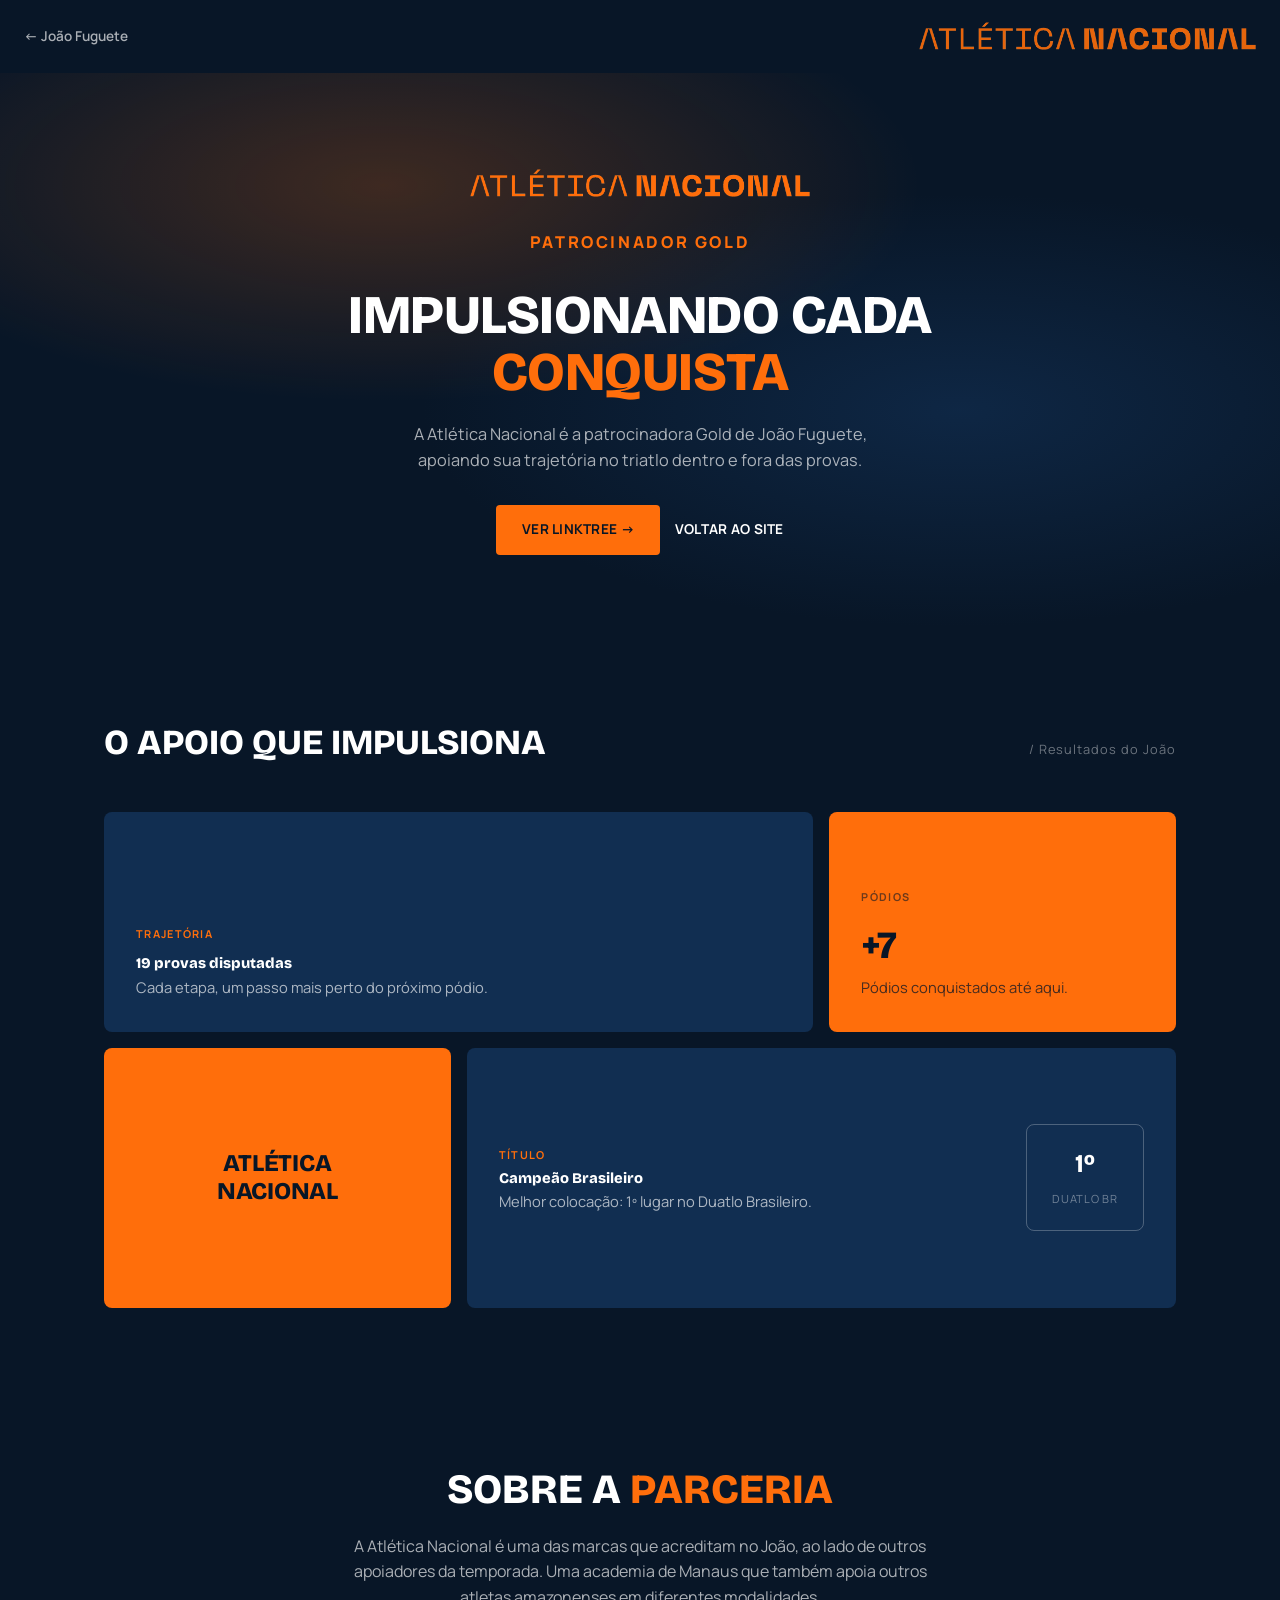
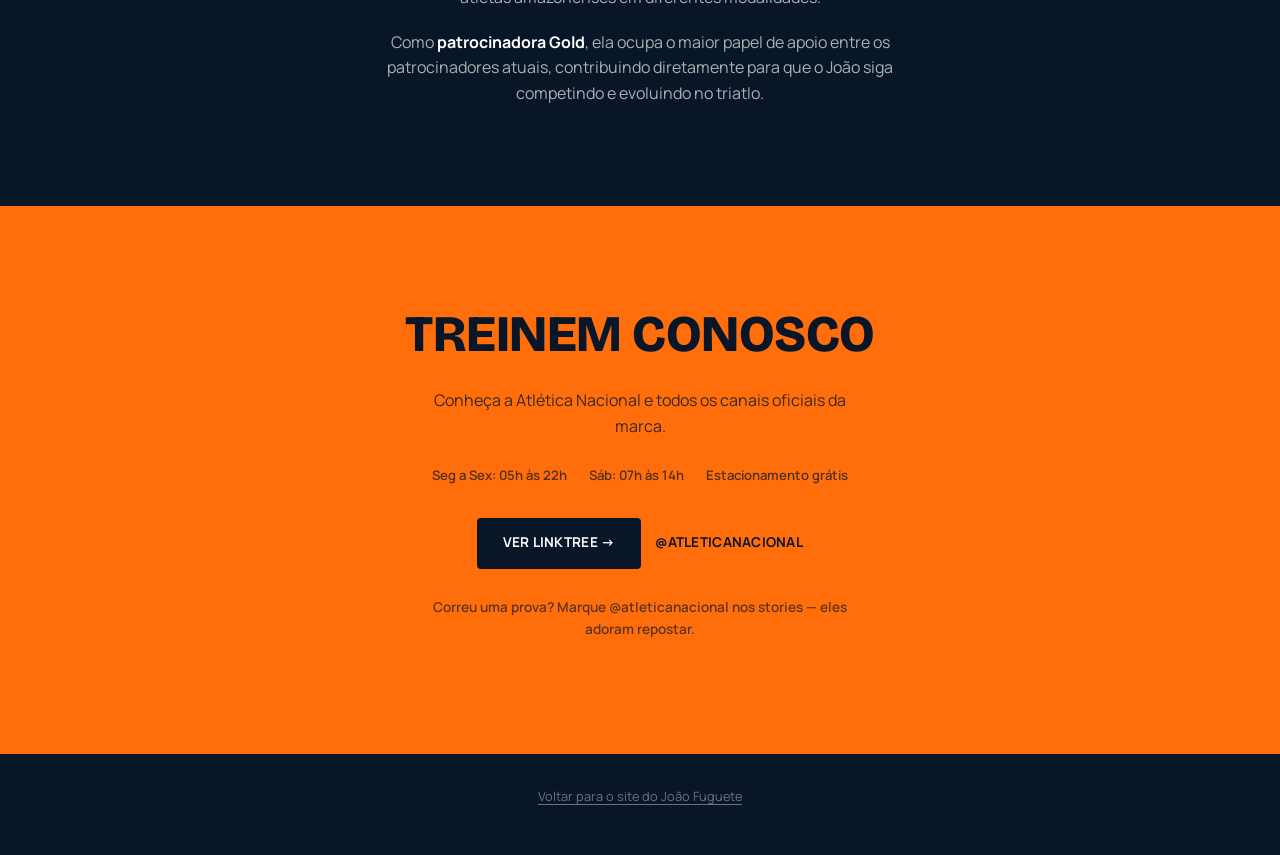
==== atletica-nacional.html @ 2a47504d "Bring 3 insights from Atlética Nacional's Instagram into the page - Link to their Instagram alongsid" ====
<!DOCTYPE html>
<html lang="pt-BR">
<head>
<meta charset="UTF-8">
<meta name="viewport" content="width=device-width, initial-scale=1.0">
<title>Atlética Nacional · Patrocinador Gold — João Fuguete</title>
<meta name="description" content="Atlética Nacional, patrocinadora Gold de João Fuguete, atleta de triatlo.">

<link rel="icon" type="image/png" href="fotos/joao-logo-jf.png">

<link rel="preconnect" href="https://fonts.googleapis.com">
<link rel="preconnect" href="https://fonts.gstatic.com" crossorigin>
<link href="https://fonts.googleapis.com/css2?family=Bricolage+Grotesque:opsz,wght@12..96,400..800&family=Manrope:wght@400;500;600;700;800&display=swap" rel="stylesheet">

<style>
  :root {
    --navy: #112e51;
    --navy-deep: #081627;
    --orange: #ff6e0b;
    --text: #ffffff;
    --text-muted: rgba(255,255,255,0.66);
    --text-dim: rgba(255,255,255,0.4);
    --border: rgba(255,255,255,0.12);
    --font-display: 'Bricolage Grotesque', 'Manrope', sans-serif;
    --font-body: 'Manrope', sans-serif;
  }
  * { box-sizing: border-box; }
  body {
    margin: 0;
    background: var(--navy-deep);
    color: var(--text-muted);
    font-family: var(--font-body);
    line-height: 1.6;
  }
  a { color: inherit; }
  img { max-width: 100%; display: block; }
  .wrap { max-width: 1120px; margin: 0 auto; padding: 0 1.5rem; }

  /* Nav */
  .an-nav {
    padding: 1.4rem 1.5rem;
    display: flex; align-items: center; justify-content: space-between;
  }
  .an-back {
    display: inline-flex; align-items: center; gap: 0.5rem;
    font-size: 0.85rem; font-weight: 600; text-decoration: none;
    color: var(--text-muted);
    transition: color 0.15s ease;
  }
  .an-back:hover { color: var(--text); }
  .an-nav img { height: 28px; width: auto; opacity: 0.9; }

  /* Hero */
  .an-hero {
    position: relative;
    padding: 6rem 1.5rem 5rem;
    text-align: center;
    overflow: hidden;
  }
  .an-hero::before {
    content: '';
    position: absolute; inset: 0; z-index: 0;
    background:
      radial-gradient(ellipse 60% 55% at 30% 20%, rgba(255,110,11,0.22) 0%, transparent 70%),
      radial-gradient(ellipse 60% 55% at 75% 60%, rgba(17,46,81,0.7) 0%, transparent 70%);
  }
  .an-hero-content { position: relative; max-width: 620px; margin: 0 auto; }
  .an-hero-logo { width: 100%; max-width: 340px; margin: 0 auto 2rem; }
  .an-hero-eyebrow {
    font-size: 0.78rem; letter-spacing: 0.16em; text-transform: uppercase;
    font-weight: 800; color: var(--orange);
    margin: 0 0 1rem;
  }
  .an-hero h1 {
    font-family: var(--font-display); font-weight: 800;
    font-size: clamp(2.2rem, 5.4vw, 3.4rem); line-height: 1.05;
    letter-spacing: -0.01em;
    margin: 0 0 1.2rem; color: var(--text);
    text-transform: uppercase;
  }
  .an-hero h1 span { color: var(--orange); }
  .an-hero p { max-width: 460px; margin: 0 auto 2rem; font-size: 1.02rem; }
  .an-hero-actions { display: flex; gap: 0.9rem; flex-wrap: wrap; justify-content: center; }
  .an-btn {
    display: inline-flex; align-items: center; gap: 0.5rem;
    font-size: 0.85rem; font-weight: 700; letter-spacing: 0.02em; text-transform: uppercase;
    padding: 0.9rem 1.6rem; border-radius: 4px;
    text-decoration: none;
    transition: transform 0.15s ease, background 0.15s ease, border-color 0.15s ease;
  }
  .an-btn--fill { background: var(--orange); color: var(--navy-deep); }
  .an-btn--fill:hover { transform: translateY(-2px); }
  .an-btn--outline {
    padding-left: 0; padding-right: 0;
    color: var(--text);
    background-image: linear-gradient(currentColor, currentColor);
    background-position: 0 100%; background-repeat: no-repeat; background-size: 0% 2px;
    border-radius: 0;
    transition: background-size 0.3s ease;
  }
  .an-btn--outline:hover { background-size: 100% 2px; transform: none; }

  /* Section head */
  .an-section { padding: 5rem 1.5rem; }
  .an-section-head {
    display: flex; align-items: baseline; justify-content: space-between;
    gap: 1.5rem; margin-bottom: 2.5rem; flex-wrap: wrap;
  }
  .an-section-head h2 {
    font-family: var(--font-display); font-weight: 800; font-size: clamp(1.6rem, 3.4vw, 2.2rem);
    color: var(--text); margin: 0; text-transform: uppercase;
  }
  .an-section-tag {
    font-size: 0.8rem; letter-spacing: 0.08em; color: var(--text-dim); white-space: nowrap;
  }
  .an-section-lead { max-width: 480px; font-size: 0.98rem; margin: -1.4rem 0 2.5rem; }

  /* Bento grid */
  .an-bento {
    display: grid; grid-template-columns: repeat(3, 1fr); gap: 1rem;
  }
  .an-card {
    border-radius: 8px; padding: 2rem;
    display: flex; flex-direction: column; justify-content: flex-end;
    min-height: 220px;
  }
  .an-card--wide { grid-column: span 2; background: var(--navy); }
  .an-card--square { grid-column: span 1; background: var(--orange); color: var(--navy-deep); }
  .an-card--brand { align-items: center; justify-content: center; text-align: center; min-height: 260px; }
  .an-panel-wordmark {
    font-family: var(--font-display); font-weight: 800; font-size: 1.5rem;
    letter-spacing: -0.01em; text-transform: uppercase; line-height: 1.15;
    color: var(--navy-deep);
  }
  .an-card--text { grid-column: span 2; background: var(--navy); flex-direction: row; align-items: center; justify-content: space-between; gap: 1.5rem; }
  .an-card-label {
    font-size: 0.68rem; letter-spacing: 0.12em; text-transform: uppercase; font-weight: 700;
    margin-bottom: 0.6rem;
  }
  .an-card--wide .an-card-label, .an-card--text .an-card-label { color: var(--orange); }
  .an-card--square .an-card-label { color: rgba(8,22,39,0.6); }
  .an-card-title {
    font-family: var(--font-display); font-weight: 800; font-size: 1.4rem; color: var(--text); margin: 0 0 0.4rem;
  }
  .an-card--square .an-card-title { color: var(--navy-deep); font-size: 2.4rem; }
  .an-card p { margin: 0; font-size: 0.92rem; }
  .an-card--square p { color: rgba(8,22,39,0.75); }
  .an-card-statbox {
    flex: none; border: 1px solid rgba(255,255,255,0.25); border-radius: 8px;
    padding: 1.2rem 1.6rem; text-align: center;
  }
  .an-card-statbox strong { display: block; font-family: var(--font-display); font-size: 1.6rem; color: var(--text); }
  .an-card-statbox span { font-size: 0.7rem; letter-spacing: 0.06em; text-transform: uppercase; color: var(--text-dim); }

  /* Partnership section */
  .an-story { max-width: 640px; margin: 0 auto; text-align: center; }
  .an-story h2 {
    font-family: var(--font-display); font-weight: 800; font-size: clamp(1.8rem, 4vw, 2.6rem);
    color: var(--text); text-transform: uppercase; line-height: 1.05; margin: 0 0 1.4rem;
  }
  .an-story h2 span { color: var(--orange); }
  .an-story p { margin: 0 0 1.2rem; }
  .an-story strong { color: var(--text); }

  /* Closing CTA banner */
  .an-cta {
    text-align: center; padding: 5.5rem 1.5rem;
    background: var(--orange); color: rgba(8,22,39,0.8);
  }
  .an-cta h2 {
    font-family: var(--font-display); font-weight: 800; font-size: clamp(2rem, 5vw, 3.2rem);
    color: var(--navy-deep); margin: 0 0 0.8rem; text-transform: uppercase; letter-spacing: -0.01em;
  }
  .an-cta p { max-width: 440px; margin: 0 auto 1.6rem; }
  .an-cta-info {
    display: flex; justify-content: center; flex-wrap: wrap;
    gap: 0.5rem 1.4rem; margin: 0 auto 2rem;
    font-size: 0.82rem; font-weight: 600; color: rgba(8,22,39,0.7);
  }
  .an-cta .an-btn--fill { background: var(--navy-deep); color: var(--text); }
  .an-cta-tag { font-size: 0.85rem; font-weight: 600; color: rgba(8,22,39,0.65); }

  .an-footer { padding: 2rem 1.5rem 3rem; text-align: center; font-size: 0.8rem; color: var(--text-dim); }
  .an-footer a { text-decoration: underline; text-underline-offset: 3px; }

  @media (max-width: 860px) {
    .an-bento { grid-template-columns: 1fr; }
    .an-card--wide, .an-card--square, .an-card--text { grid-column: span 1; }
    .an-card--text { flex-direction: column; align-items: flex-start; }
  }
</style>
</head>
<body>

  <nav class="an-nav">
    <a href="index.html#apoiadores" class="an-back">&#8592; João Fuguete</a>
    <img src="fotos/apoiador-atletica-nacional.webp" alt="Atlética Nacional">
  </nav>

  <header class="an-hero">
    <div class="an-hero-content">
      <img class="an-hero-logo" src="fotos/apoiador-atletica-nacional.webp" alt="Atlética Nacional">
      <p class="an-hero-eyebrow">Patrocinador Gold</p>
      <h1>Impulsionando cada <span>conquista</span></h1>
      <p>A Atlética Nacional é a patrocinadora Gold de João Fuguete, apoiando sua trajetória no triatlo dentro e fora das provas.</p>
      <div class="an-hero-actions">
        <a class="an-btn an-btn--fill" href="https://linktr.ee/atleticanacional" target="_blank" rel="noopener">Ver Linktree &#8594;</a>
        <a class="an-btn an-btn--outline" href="index.html#apoiadores">Voltar ao site</a>
      </div>
    </div>
  </header>

  <section class="an-section">
    <div class="wrap">
      <div class="an-section-head">
        <h2>O apoio que impulsiona</h2>
        <span class="an-section-tag">/ Resultados do João</span>
      </div>
      <div class="an-bento">
        <div class="an-card an-card--wide">
          <span class="an-card-label">Trajetória</span>
          <p class="an-card-title">19 provas disputadas</p>
          <p>Cada etapa, um passo mais perto do próximo pódio.</p>
        </div>
        <div class="an-card an-card--square">
          <span class="an-card-label">Pódios</span>
          <p class="an-card-title">+7</p>
          <p>Pódios conquistados até aqui.</p>
        </div>
        <div class="an-card an-card--square an-card--brand">
          <span class="an-panel-wordmark">Atlética<br>Nacional</span>
        </div>
        <div class="an-card an-card--text">
          <div>
            <span class="an-card-label">Título</span>
            <p class="an-card-title">Campeão Brasileiro</p>
            <p>Melhor colocação: 1º lugar no Duatlo Brasileiro.</p>
          </div>
          <div class="an-card-statbox">
            <strong>1º</strong>
            <span>Duatlo BR</span>
          </div>
        </div>
      </div>
    </div>
  </section>

  <section class="an-section">
    <div class="wrap an-story">
      <h2>Sobre a <span>parceria</span></h2>
      <p>A Atlética Nacional é uma das marcas que acreditam no João, ao lado de outros apoiadores da temporada. Uma academia de Manaus que também apoia outros atletas amazonenses em diferentes modalidades.</p>
      <p>Como <strong>patrocinadora Gold</strong>, ela ocupa o maior papel de apoio entre os patrocinadores atuais, contribuindo diretamente para que o João siga competindo e evoluindo no triatlo.</p>
    </div>
  </section>

  <section class="an-cta">
    <h2>Treinem conosco</h2>
    <p>Conheça a Atlética Nacional e todos os canais oficiais da marca.</p>
    <div class="an-cta-info">
      <span>Seg a Sex: 05h às 22h</span>
      <span>Sáb: 07h às 14h</span>
      <span>Estacionamento grátis</span>
    </div>
    <div class="an-hero-actions" style="justify-content:center; margin-bottom: 1.8rem;">
      <a class="an-btn an-btn--fill" href="https://linktr.ee/atleticanacional" target="_blank" rel="noopener">Ver Linktree &#8594;</a>
      <a class="an-btn an-btn--outline" style="color: var(--navy-deep);" href="https://www.instagram.com/atleticanacional/" target="_blank" rel="noopener">@atleticanacional</a>
    </div>
    <p class="an-cta-tag">Correu uma prova? Marque @atleticanacional nos stories — eles adoram repostar.</p>
  </section>

  <footer class="an-footer">
    <a href="index.html#apoiadores">Voltar para o site do João Fuguete</a>
  </footer>

</body>
</html>
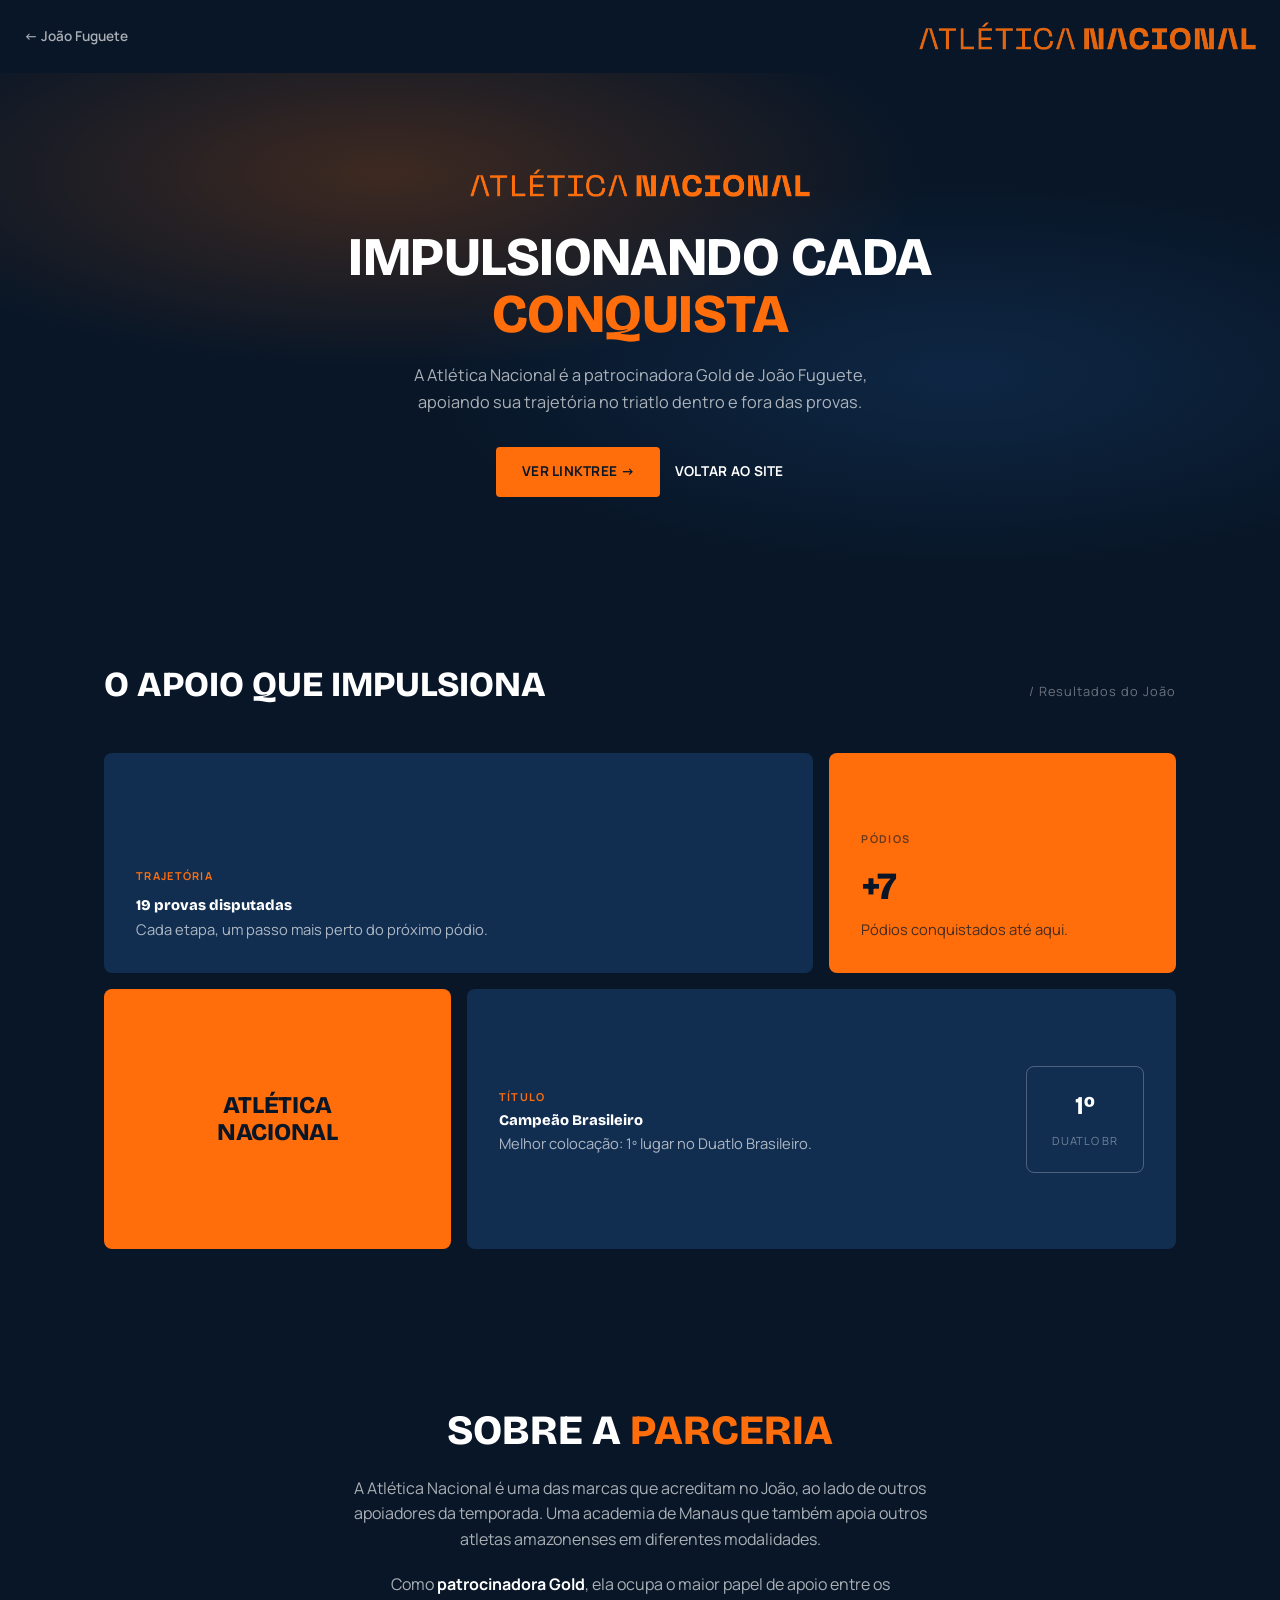
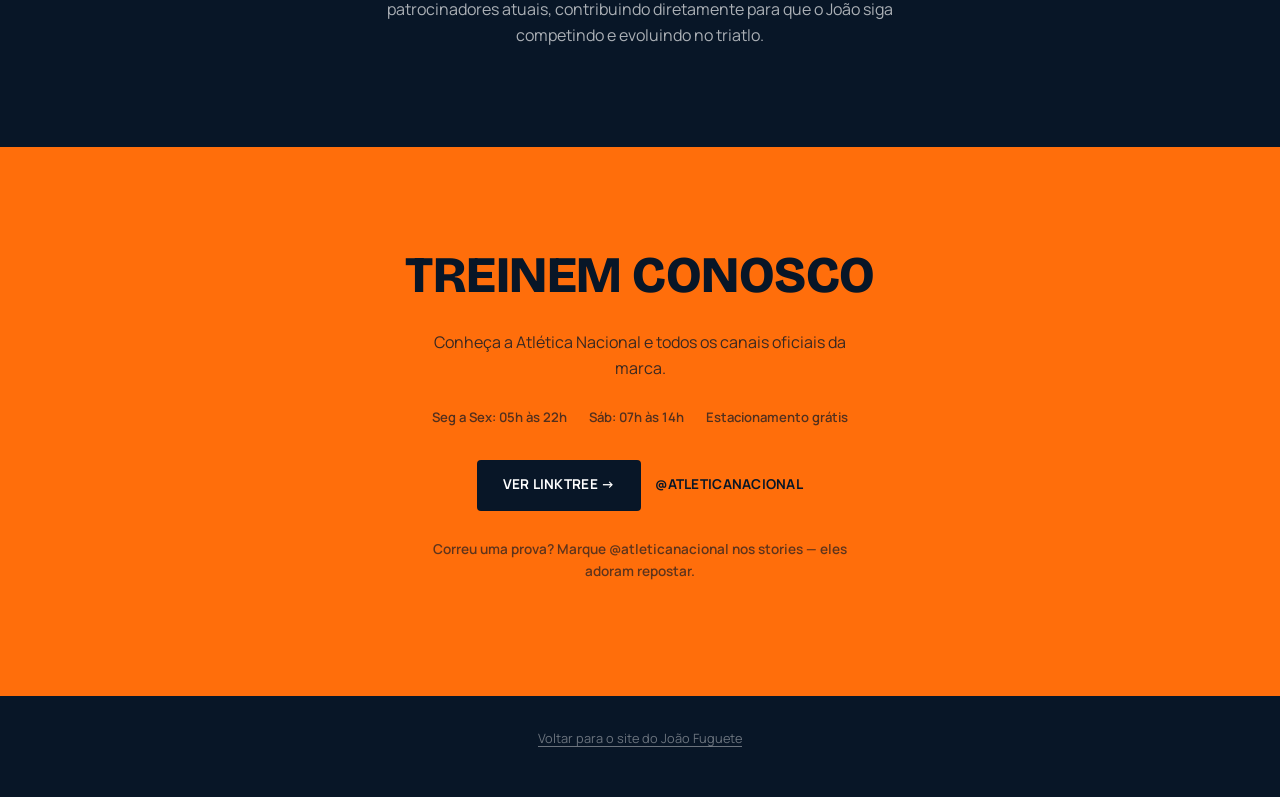
==== commit c6ee3b60: "Remove redundant "Patrocinador Gold" eyebrow from hero Already stated in the paragraph right below i" ====
--- a/atletica-nacional.html
+++ b/atletica-nacional.html
@@ -200,7 +200,6 @@
   <header class="an-hero">
     <div class="an-hero-content">
       <img class="an-hero-logo" src="fotos/apoiador-atletica-nacional.webp" alt="Atlética Nacional">
-      <p class="an-hero-eyebrow">Patrocinador Gold</p>
       <h1>Impulsionando cada <span>conquista</span></h1>
       <p>A Atlética Nacional é a patrocinadora Gold de João Fuguete, apoiando sua trajetória no triatlo dentro e fora das provas.</p>
       <div class="an-hero-actions">
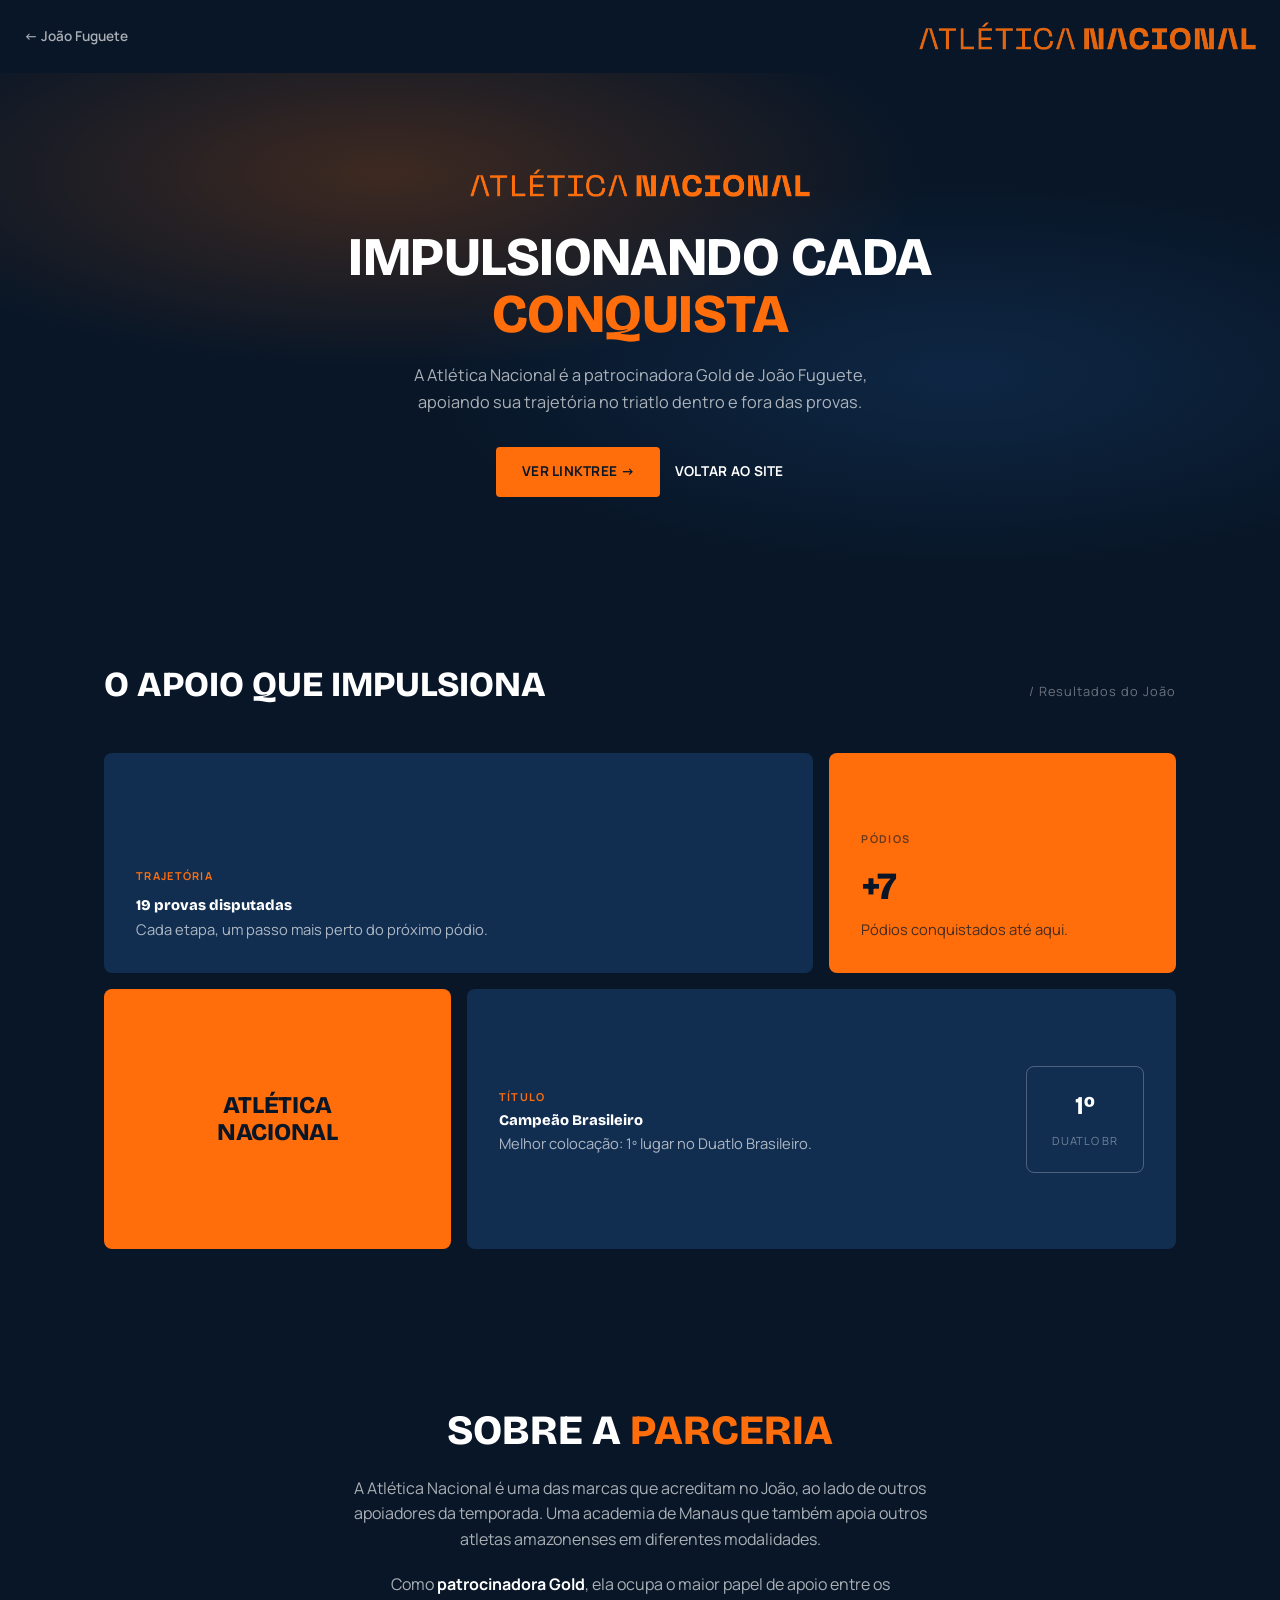
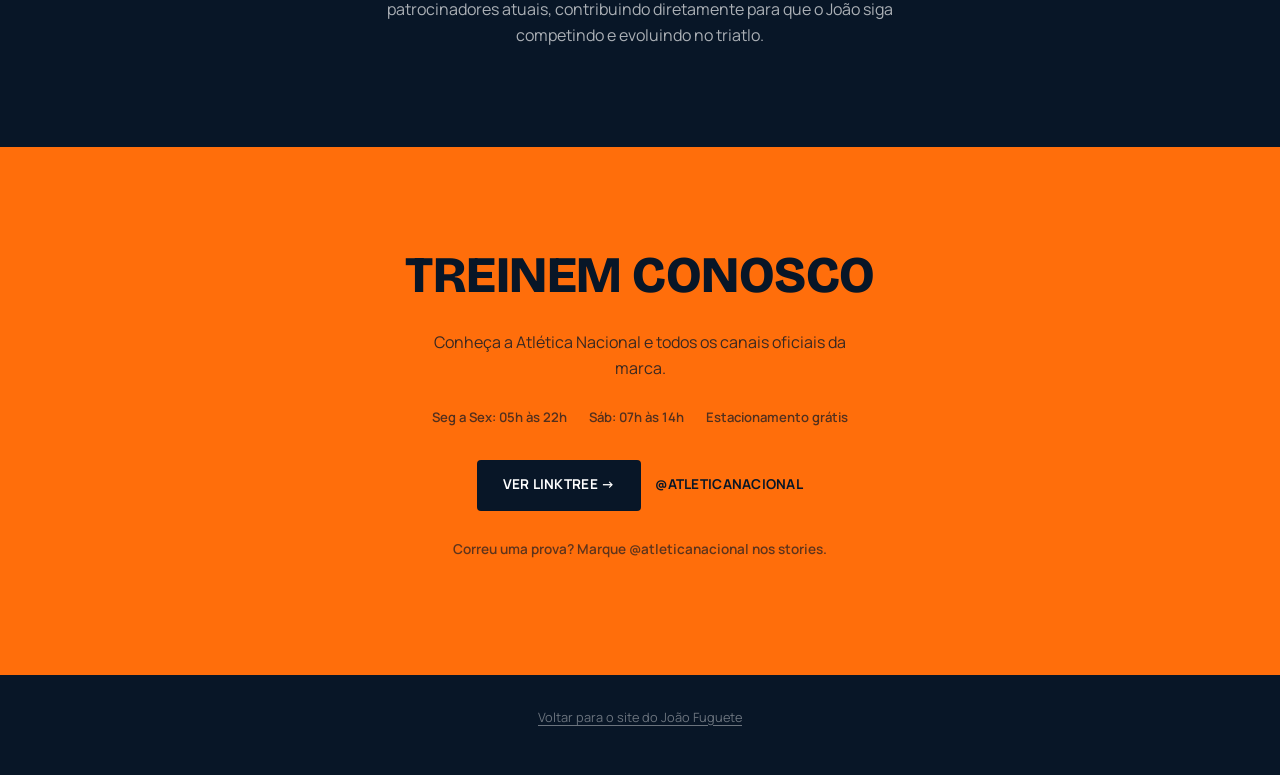
==== commit 2562e1a6: "Trim "eles adoram repostar" from the tag-us line Co-Authored-By: Claude Sonnet 5 <noreply@anthropic." ====
--- a/atletica-nacional.html
+++ b/atletica-nacional.html
@@ -264,7 +264,7 @@
       <a class="an-btn an-btn--fill" href="https://linktr.ee/atleticanacional" target="_blank" rel="noopener">Ver Linktree &#8594;</a>
       <a class="an-btn an-btn--outline" style="color: var(--navy-deep);" href="https://www.instagram.com/atleticanacional/" target="_blank" rel="noopener">@atleticanacional</a>
     </div>
-    <p class="an-cta-tag">Correu uma prova? Marque @atleticanacional nos stories — eles adoram repostar.</p>
+    <p class="an-cta-tag">Correu uma prova? Marque @atleticanacional nos stories.</p>
   </section>
 
   <footer class="an-footer">
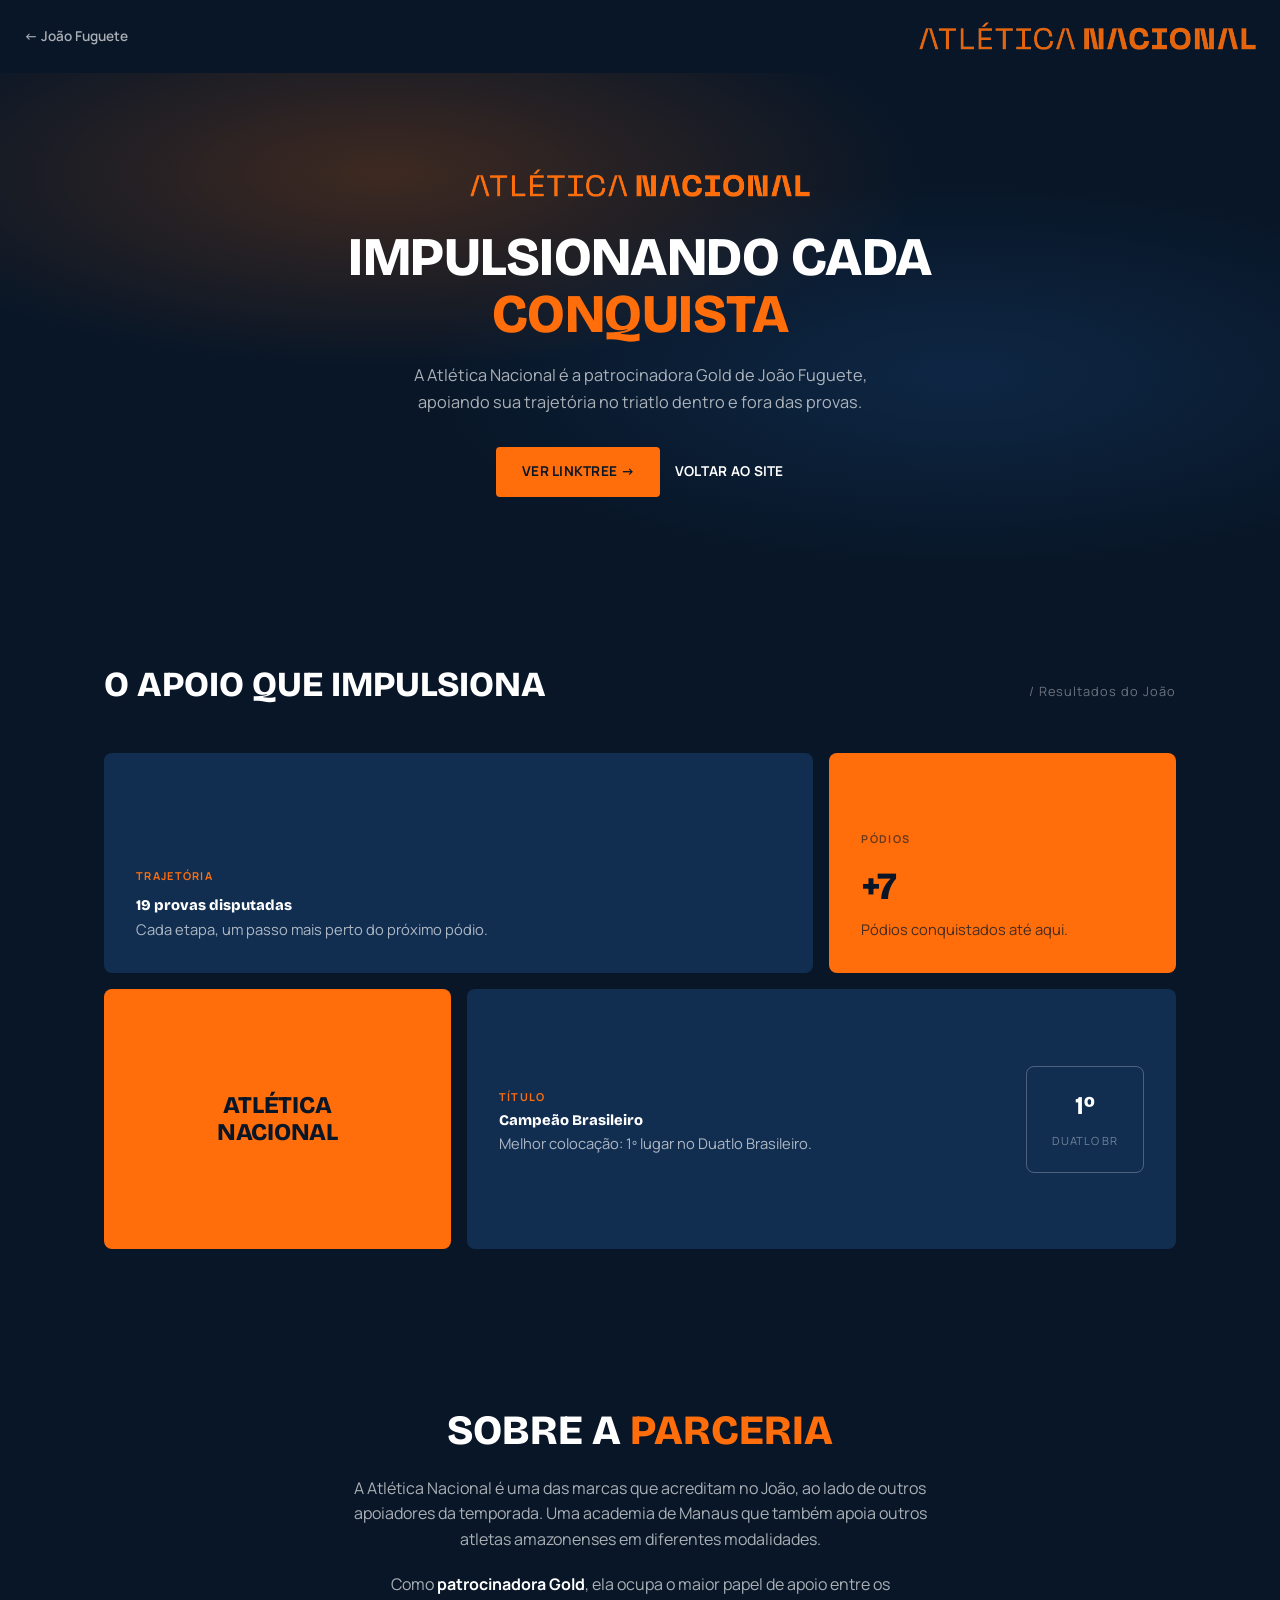
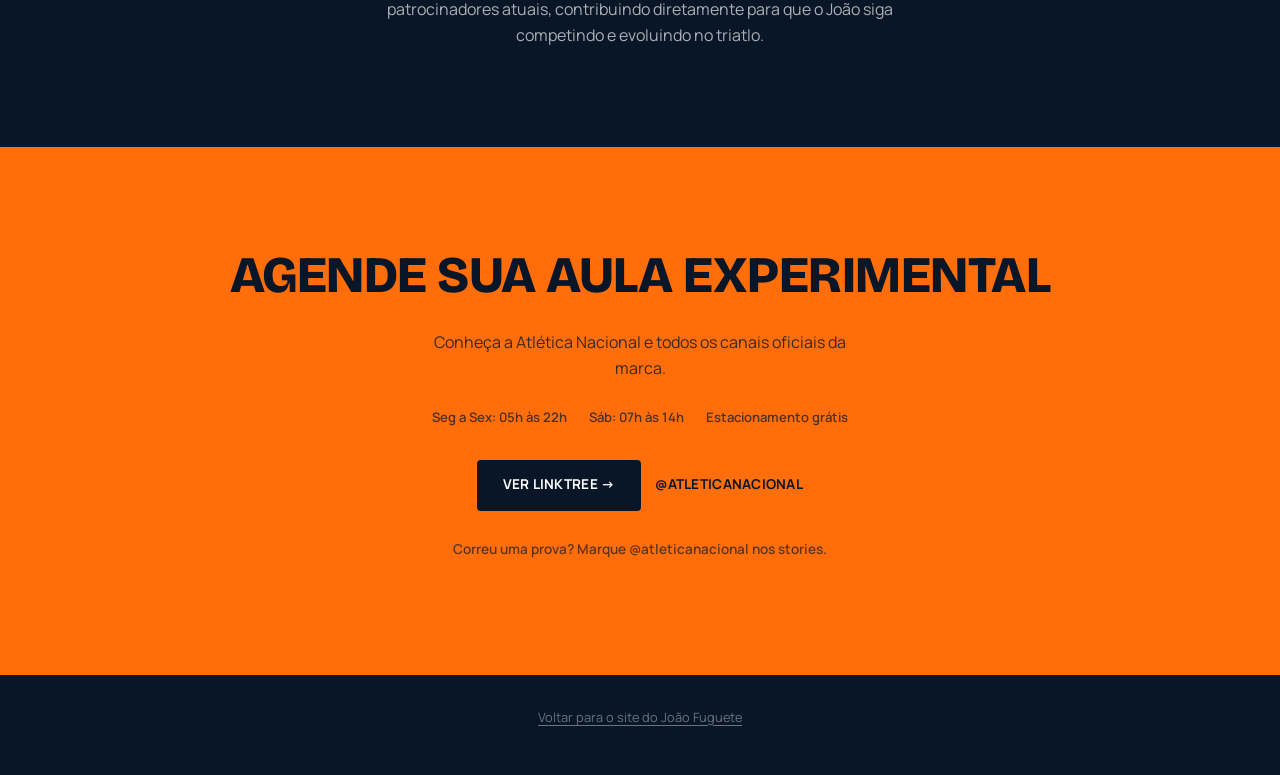
==== commit 830ce469: "Change closing CTA heading to "Agende sua aula experimental" Co-Authored-By: Claude Sonnet 5 <norepl" ====
--- a/atletica-nacional.html
+++ b/atletica-nacional.html
@@ -253,7 +253,7 @@
   </section>
 
   <section class="an-cta">
-    <h2>Treinem conosco</h2>
+    <h2>Agende sua aula experimental</h2>
     <p>Conheça a Atlética Nacional e todos os canais oficiais da marca.</p>
     <div class="an-cta-info">
       <span>Seg a Sex: 05h às 22h</span>
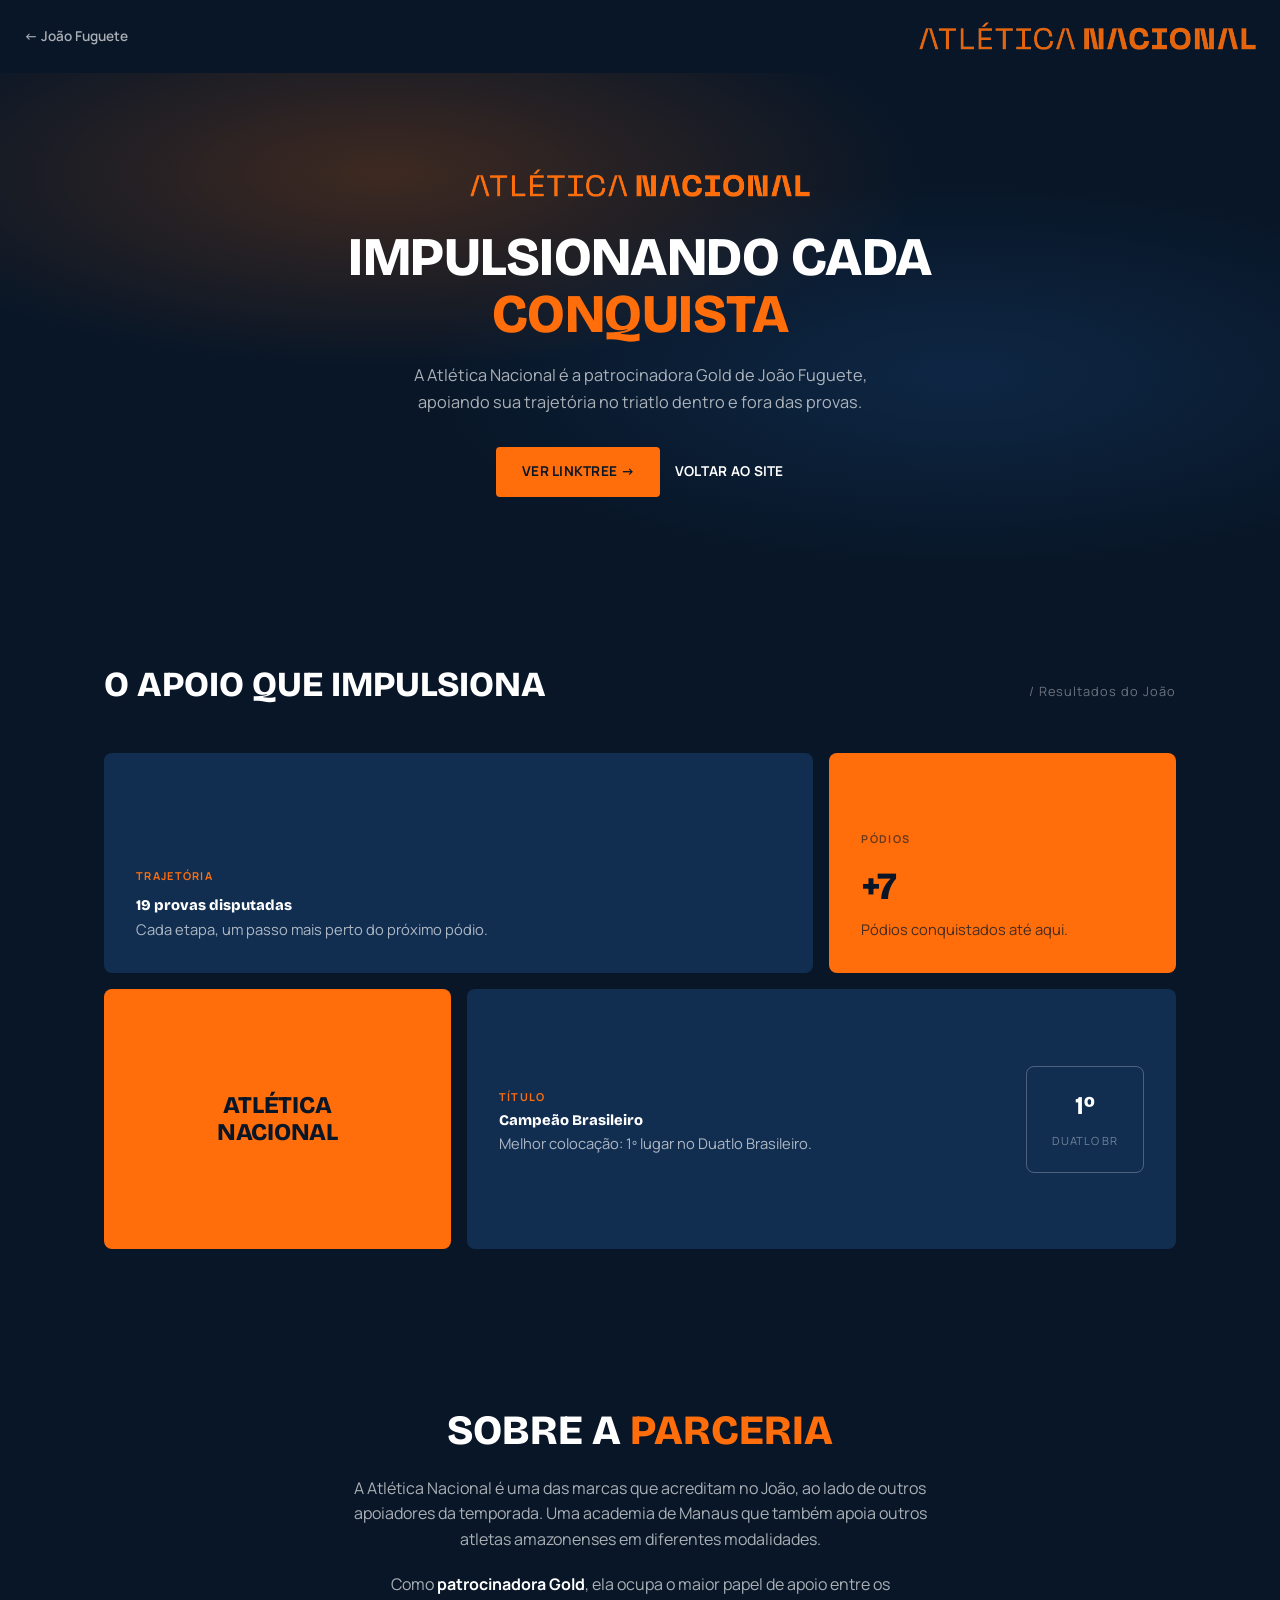
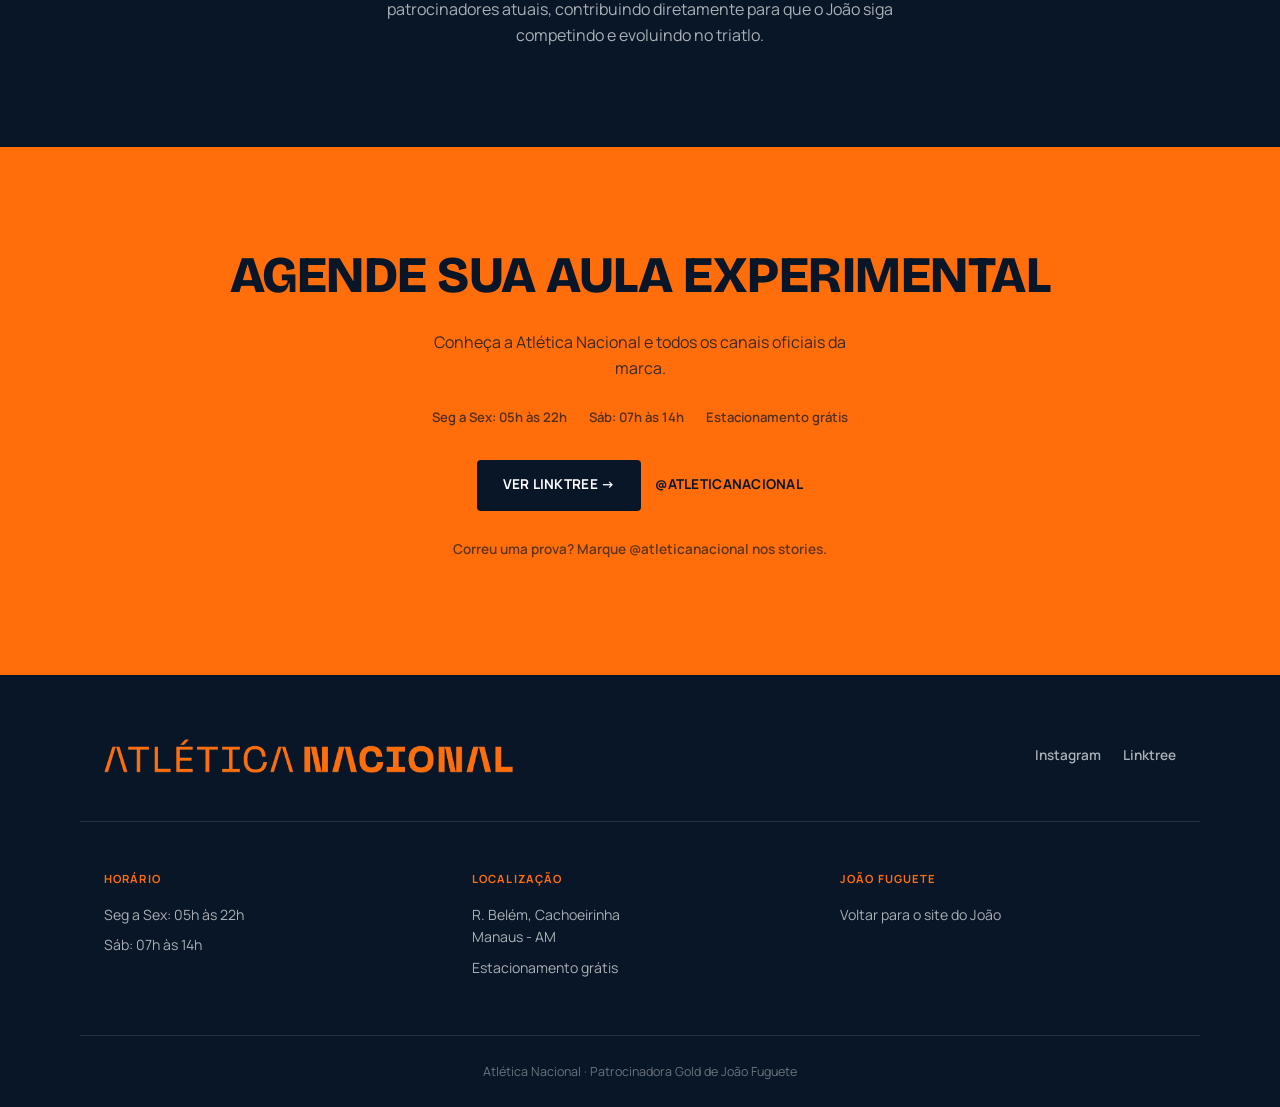
==== commit 1776cf11: "Rebuild footer in a Bodytech-style multi-column layout Logo + social row, three columns (horário, lo" ====
--- a/atletica-nacional.html
+++ b/atletica-nacional.html
@@ -180,13 +180,42 @@
   .an-cta .an-btn--fill { background: var(--navy-deep); color: var(--text); }
   .an-cta-tag { font-size: 0.85rem; font-weight: 600; color: rgba(8,22,39,0.65); }
 
-  .an-footer { padding: 2rem 1.5rem 3rem; text-align: center; font-size: 0.8rem; color: var(--text-dim); }
-  .an-footer a { text-decoration: underline; text-underline-offset: 3px; }
+  /* Footer */
+  .an-footer { padding: 4rem 1.5rem 0; }
+  .an-footer-top {
+    display: flex; align-items: center; justify-content: space-between;
+    flex-wrap: wrap; gap: 1.5rem;
+    padding-bottom: 3rem;
+  }
+  .an-footer-top img { height: 34px; width: auto; }
+  .an-footer-social { display: flex; gap: 1.4rem; }
+  .an-footer-social a {
+    font-size: 0.85rem; font-weight: 600; text-decoration: none; color: var(--text-muted);
+    transition: color 0.15s ease;
+  }
+  .an-footer-social a:hover { color: var(--text); }
+  .an-footer-cols {
+    display: grid; grid-template-columns: repeat(3, 1fr); gap: 2rem;
+    padding-bottom: 3rem; border-top: 1px solid var(--border); padding-top: 3rem;
+  }
+  .an-footer-cols h3 {
+    font-size: 0.7rem; letter-spacing: 0.1em; text-transform: uppercase; font-weight: 700;
+    color: var(--orange); margin: 0 0 1rem;
+  }
+  .an-footer-cols p { font-size: 0.88rem; margin: 0 0 0.5rem; }
+  .an-footer-cols a { text-decoration: none; color: var(--text-muted); }
+  .an-footer-cols a:hover { color: var(--text); }
+  .an-footer-bottom {
+    border-top: 1px solid var(--border);
+    padding: 1.6rem 0; text-align: center;
+    font-size: 0.78rem; color: var(--text-dim);
+  }
 
   @media (max-width: 860px) {
     .an-bento { grid-template-columns: 1fr; }
     .an-card--wide, .an-card--square, .an-card--text { grid-column: span 1; }
     .an-card--text { flex-direction: column; align-items: flex-start; }
+    .an-footer-cols { grid-template-columns: 1fr; gap: 1.8rem; }
   }
 </style>
 </head>
@@ -268,7 +297,32 @@
   </section>
 
   <footer class="an-footer">
-    <a href="index.html#apoiadores">Voltar para o site do João Fuguete</a>
+    <div class="wrap an-footer-top">
+      <img src="fotos/apoiador-atletica-nacional.webp" alt="Atlética Nacional">
+      <div class="an-footer-social">
+        <a href="https://www.instagram.com/atleticanacional/" target="_blank" rel="noopener">Instagram</a>
+        <a href="https://linktr.ee/atleticanacional" target="_blank" rel="noopener">Linktree</a>
+      </div>
+    </div>
+    <div class="wrap an-footer-cols">
+      <div>
+        <h3>Horário</h3>
+        <p>Seg a Sex: 05h às 22h</p>
+        <p>Sáb: 07h às 14h</p>
+      </div>
+      <div>
+        <h3>Localização</h3>
+        <p>R. Belém, Cachoeirinha<br>Manaus - AM</p>
+        <p>Estacionamento grátis</p>
+      </div>
+      <div>
+        <h3>João Fuguete</h3>
+        <p><a href="index.html#apoiadores">Voltar para o site do João</a></p>
+      </div>
+    </div>
+    <div class="wrap an-footer-bottom">
+      Atlética Nacional · Patrocinadora Gold de João Fuguete
+    </div>
   </footer>
 
 </body>
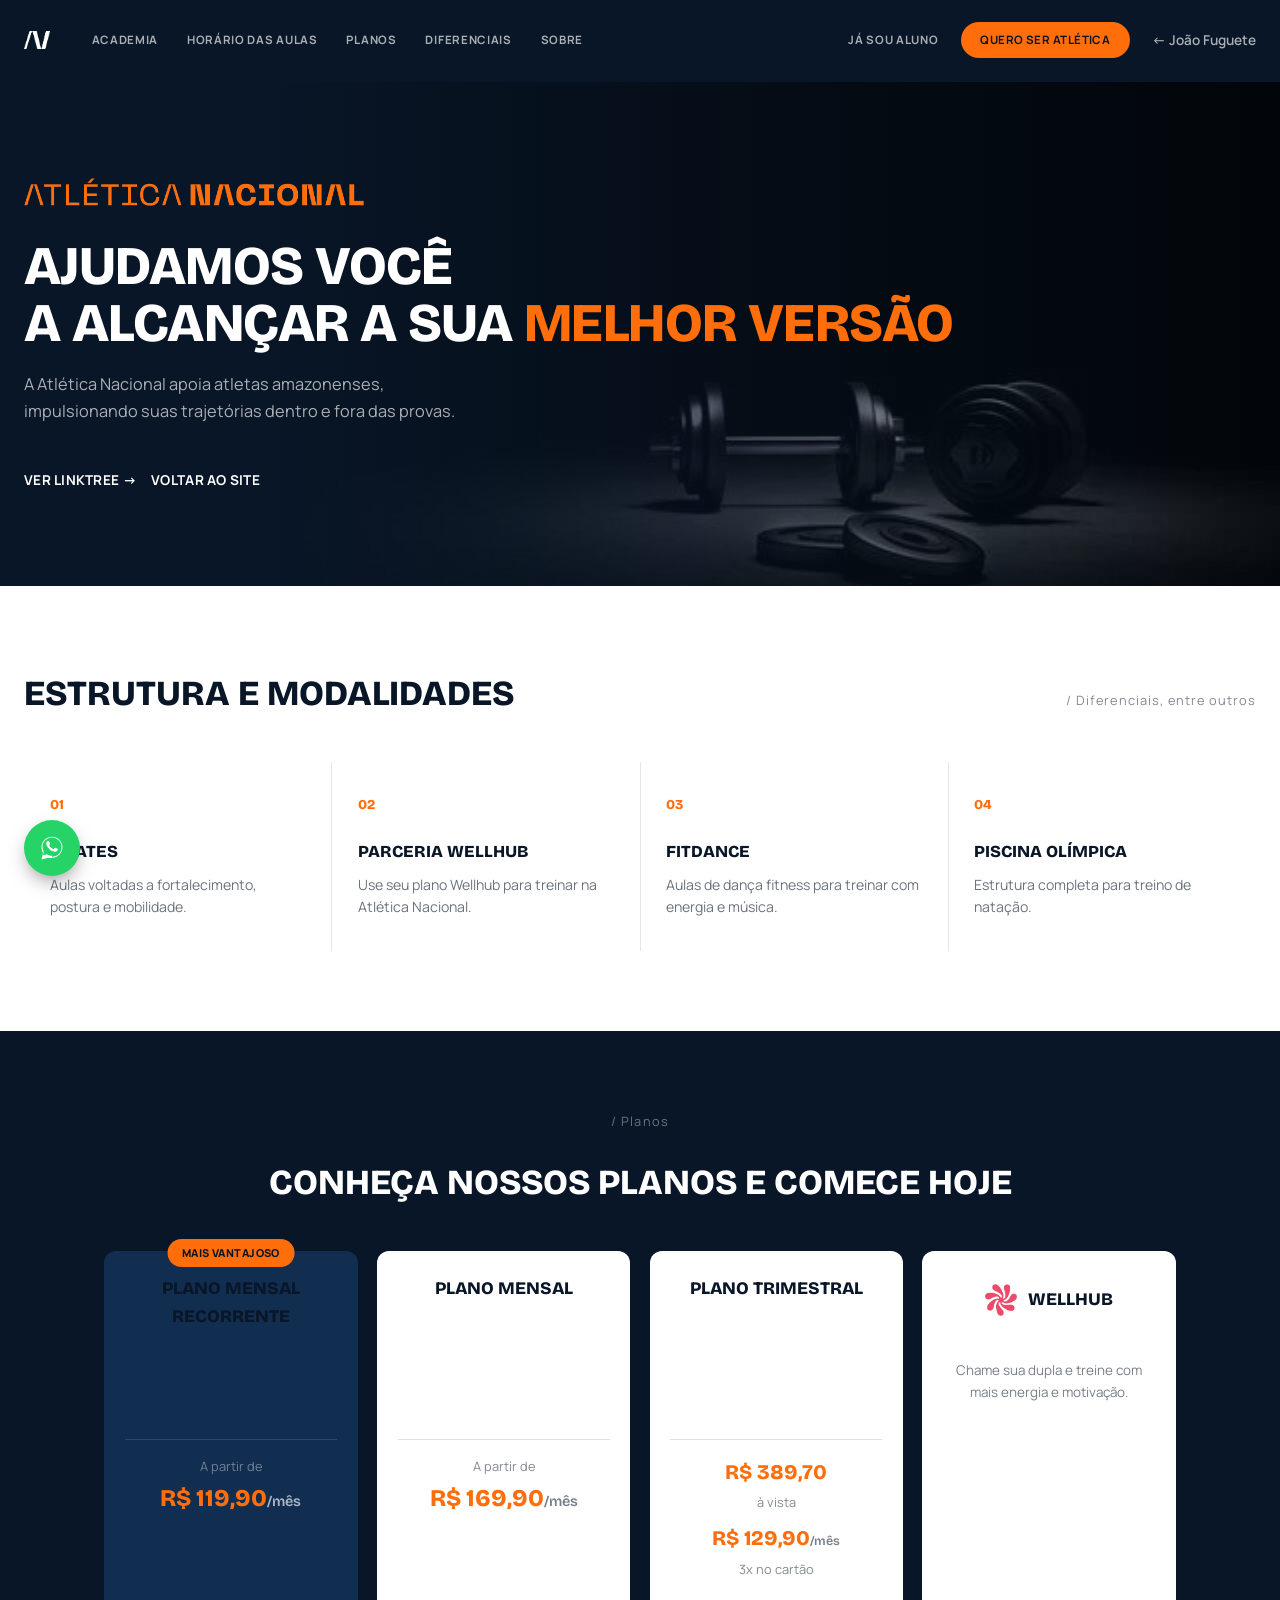
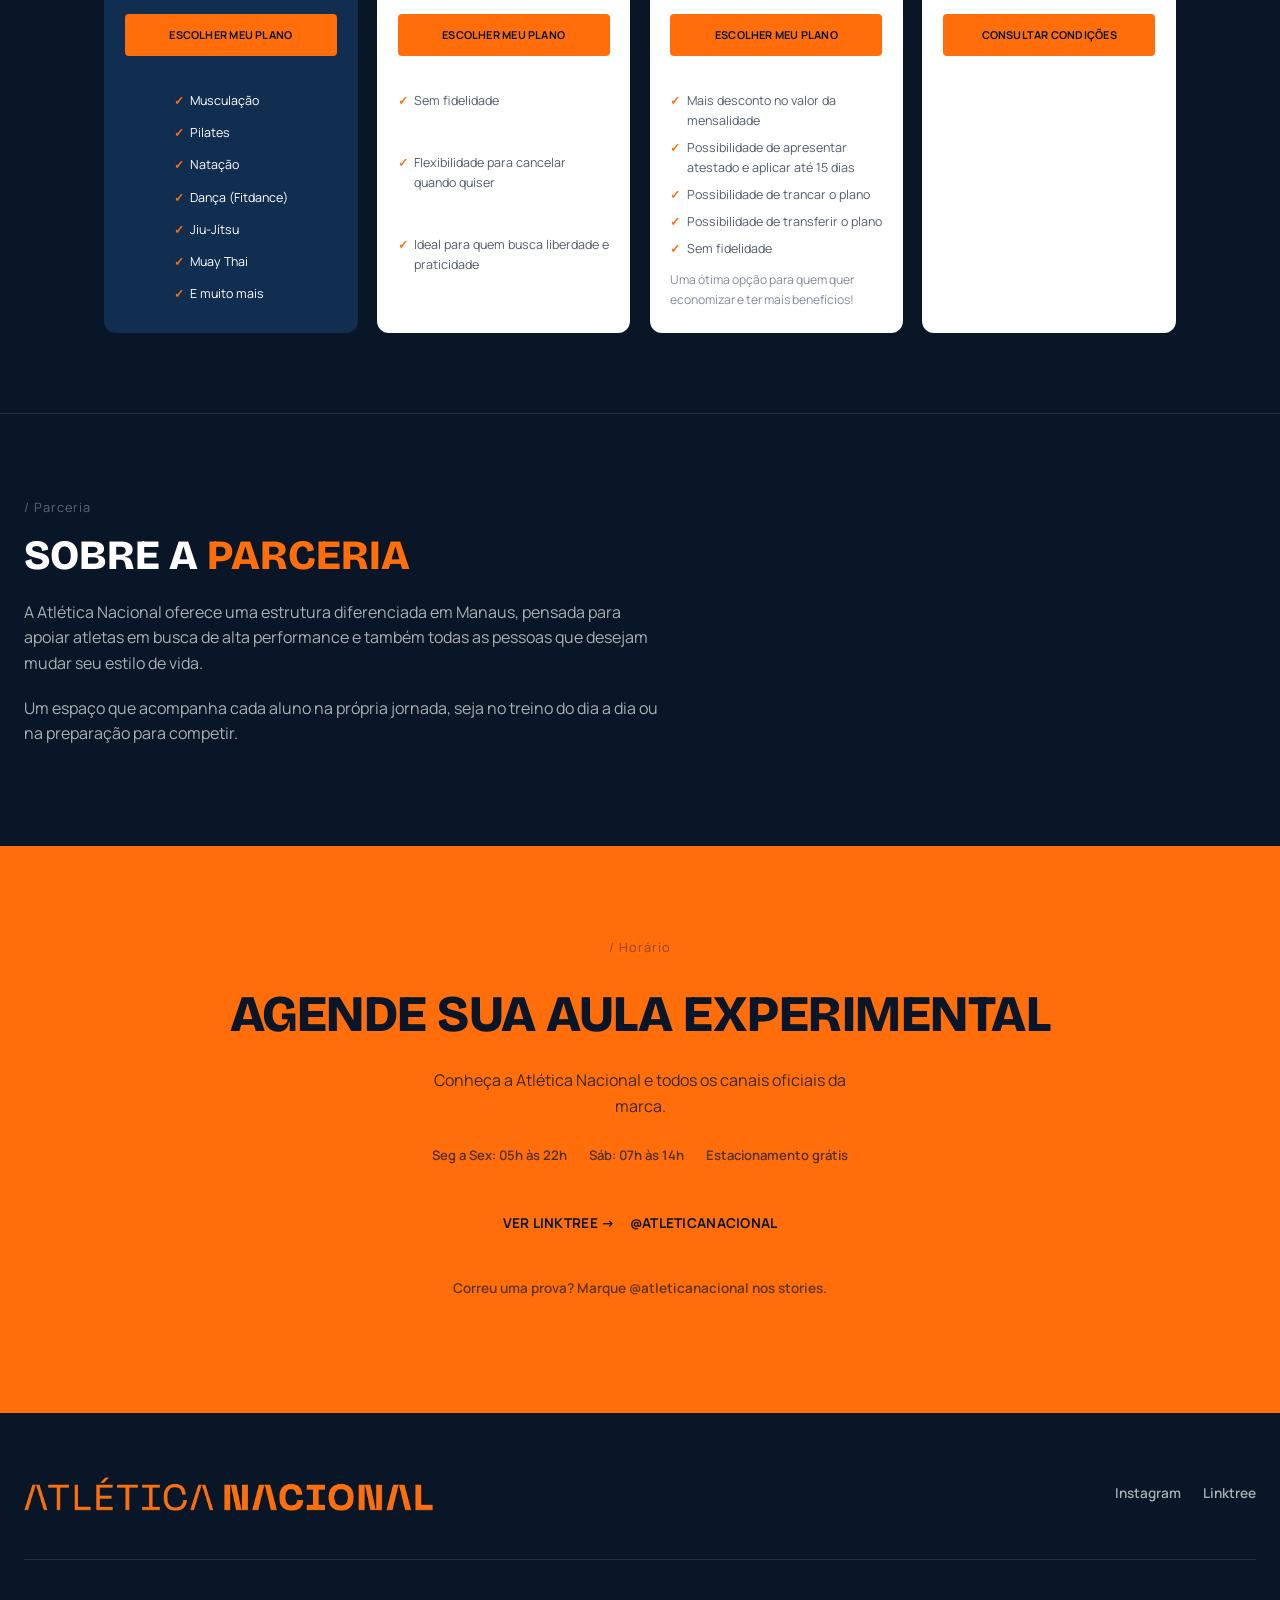
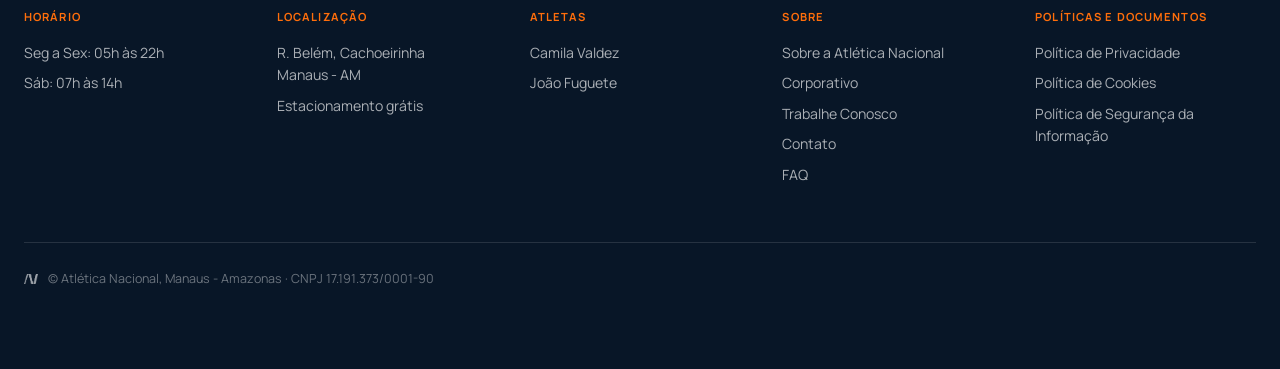
==== commit 7e4fedcb: "Overhaul Atlética Nacional page: nav, hero, plans grid, footer legal Atlética Nacional page: - New n" ====
--- a/atletica-nacional.html
+++ b/atletica-nacional.html
@@ -6,7 +6,8 @@
 <title>Atlética Nacional · Patrocinador Gold — João Fuguete</title>
 <meta name="description" content="Atlética Nacional, patrocinadora Gold de João Fuguete, atleta de triatlo.">
 
-<link rel="icon" type="image/png" href="fotos/joao-logo-jf.png">
+<link rel="icon" type="image/png" href="fotos/favicon-n-32.png">
+<link rel="apple-touch-icon" href="fotos/favicon-n-180.png">
 
 <link rel="preconnect" href="https://fonts.googleapis.com">
 <link rel="preconnect" href="https://fonts.gstatic.com" crossorigin>
@@ -25,6 +26,7 @@
     --font-body: 'Manrope', sans-serif;
   }
   * { box-sizing: border-box; }
+  html { scroll-behavior: smooth; }
   body {
     margin: 0;
     background: var(--navy-deep);
@@ -36,10 +38,29 @@
   img { max-width: 100%; display: block; }
   .wrap { max-width: 1120px; margin: 0 auto; padding: 0 1.5rem; }
 
+  /* Scroll reveal */
+  [data-reveal] {
+    opacity: 0; transform: translateY(22px);
+    transition: opacity 0.7s cubic-bezier(0.16,1,0.3,1), transform 0.7s cubic-bezier(0.16,1,0.3,1);
+  }
+  [data-reveal].is-visible { opacity: 1; transform: translateY(0); }
+  @media (prefers-reduced-motion: reduce) {
+    html { scroll-behavior: auto; }
+    [data-reveal] { opacity: 1; transform: none; transition: none; }
+  }
+
   /* Nav */
   .an-nav {
+    position: sticky; top: 0; z-index: 40;
     padding: 1.4rem 1.5rem;
     display: flex; align-items: center; justify-content: space-between;
+    background: var(--navy-deep);
+    border-bottom: 1px solid transparent;
+    transition: box-shadow 0.25s ease, border-color 0.25s ease;
+  }
+  .an-nav.is-scrolled {
+    border-bottom-color: var(--border);
+    box-shadow: 0 12px 24px -18px rgba(0,0,0,0.6);
   }
   .an-back {
     display: inline-flex; align-items: center; gap: 0.5rem;
@@ -48,24 +69,51 @@
     transition: color 0.15s ease;
   }
   .an-back:hover { color: var(--text); }
-  .an-nav img { height: 28px; width: auto; opacity: 0.9; }
+  .an-nav-right { display: flex; align-items: center; gap: 1.4rem; }
+  .an-nav-aluno {
+    font-size: 0.72rem; font-weight: 700; text-decoration: none; color: var(--text-muted);
+    text-transform: uppercase; letter-spacing: 0.06em;
+    transition: color 0.15s ease;
+  }
+  .an-nav-aluno:hover { color: var(--text); }
+  .an-nav-cta {
+    font-size: 0.72rem; font-weight: 700; text-decoration: none;
+    text-transform: uppercase; letter-spacing: 0.04em;
+    color: var(--navy-deep); background: var(--orange);
+    padding: 0.55rem 1.2rem; border-radius: 999px;
+    transition: transform 0.15s ease;
+  }
+  .an-nav-cta:hover { transform: translateY(-1px); }
+  .an-nav-left { display: flex; align-items: center; gap: 2.6rem; }
+  .an-nav-links { display: flex; gap: 1.8rem; }
+  .an-nav-links a {
+    font-size: 0.72rem; font-weight: 700; text-decoration: none; color: var(--text-muted);
+    text-transform: uppercase; letter-spacing: 0.06em;
+    transition: color 0.15s ease;
+  }
+  .an-nav-links a:hover { color: var(--text); }
+  .an-brand { display: flex; align-items: center; gap: 0.7rem; }
+  .an-brand-badge {
+    display: flex; align-items: center; justify-content: center;
+    flex: none;
+  }
+  .an-brand-badge img { width: 26px; height: auto; }
 
   /* Hero */
   .an-hero {
     position: relative;
     padding: 6rem 1.5rem 5rem;
-    text-align: center;
     overflow: hidden;
   }
   .an-hero::before {
     content: '';
     position: absolute; inset: 0; z-index: 0;
     background:
-      radial-gradient(ellipse 60% 55% at 30% 20%, rgba(255,110,11,0.22) 0%, transparent 70%),
-      radial-gradient(ellipse 60% 55% at 75% 60%, rgba(17,46,81,0.7) 0%, transparent 70%);
-  }
-  .an-hero-content { position: relative; max-width: 620px; margin: 0 auto; }
-  .an-hero-logo { width: 100%; max-width: 340px; margin: 0 auto 2rem; }
+      linear-gradient(90deg, var(--navy-deep) 20%, rgba(8,22,39,0.55) 60%, rgba(8,22,39,0.25) 100%),
+      url('fotos/hero-teste-halteres.webp') center 60% / cover no-repeat;
+  }
+  .an-hero-content { position: relative; }
+  .an-hero-logo { width: 100%; max-width: 340px; margin: 0 0 2rem; }
   .an-hero-eyebrow {
     font-size: 0.78rem; letter-spacing: 0.16em; text-transform: uppercase;
     font-weight: 800; color: var(--orange);
@@ -79,8 +127,8 @@
     text-transform: uppercase;
   }
   .an-hero h1 span { color: var(--orange); }
-  .an-hero p { max-width: 460px; margin: 0 auto 2rem; font-size: 1.02rem; }
-  .an-hero-actions { display: flex; gap: 0.9rem; flex-wrap: wrap; justify-content: center; }
+  .an-hero p { max-width: 460px; margin: 0 0 2rem; font-size: 1.02rem; }
+  .an-hero-actions { display: flex; gap: 0.9rem; flex-wrap: wrap; }
   .an-btn {
     display: inline-flex; align-items: center; gap: 0.5rem;
     font-size: 0.85rem; font-weight: 700; letter-spacing: 0.02em; text-transform: uppercase;
@@ -88,8 +136,6 @@
     text-decoration: none;
     transition: transform 0.15s ease, background 0.15s ease, border-color 0.15s ease;
   }
-  .an-btn--fill { background: var(--orange); color: var(--navy-deep); }
-  .an-btn--fill:hover { transform: translateY(-2px); }
   .an-btn--outline {
     padding-left: 0; padding-right: 0;
     color: var(--text);
@@ -101,7 +147,8 @@
   .an-btn--outline:hover { background-size: 100% 2px; transform: none; }
 
   /* Section head */
-  .an-section { padding: 5rem 1.5rem; }
+  .an-section { padding: 5rem 1.5rem; scroll-margin-top: 76px; }
+  .an-hero, .an-cta { scroll-margin-top: 76px; }
   .an-section-head {
     display: flex; align-items: baseline; justify-content: space-between;
     gap: 1.5rem; margin-bottom: 2.5rem; flex-wrap: wrap;
@@ -113,47 +160,18 @@
   .an-section-tag {
     font-size: 0.8rem; letter-spacing: 0.08em; color: var(--text-dim); white-space: nowrap;
   }
+  #diferenciais .an-section-head h2 { color: var(--navy-deep); }
+  #diferenciais .an-section-tag { color: rgba(8,22,39,0.5); }
+  #planos .an-section-head { flex-direction: column-reverse; align-items: center; text-align: center; }
   .an-section-lead { max-width: 480px; font-size: 0.98rem; margin: -1.4rem 0 2.5rem; }
 
-  /* Bento grid */
-  .an-bento {
-    display: grid; grid-template-columns: repeat(3, 1fr); gap: 1rem;
-  }
-  .an-card {
-    border-radius: 8px; padding: 2rem;
-    display: flex; flex-direction: column; justify-content: flex-end;
-    min-height: 220px;
-  }
-  .an-card--wide { grid-column: span 2; background: var(--navy); }
-  .an-card--square { grid-column: span 1; background: var(--orange); color: var(--navy-deep); }
-  .an-card--brand { align-items: center; justify-content: center; text-align: center; min-height: 260px; }
-  .an-panel-wordmark {
-    font-family: var(--font-display); font-weight: 800; font-size: 1.5rem;
-    letter-spacing: -0.01em; text-transform: uppercase; line-height: 1.15;
-    color: var(--navy-deep);
-  }
-  .an-card--text { grid-column: span 2; background: var(--navy); flex-direction: row; align-items: center; justify-content: space-between; gap: 1.5rem; }
-  .an-card-label {
-    font-size: 0.68rem; letter-spacing: 0.12em; text-transform: uppercase; font-weight: 700;
-    margin-bottom: 0.6rem;
-  }
-  .an-card--wide .an-card-label, .an-card--text .an-card-label { color: var(--orange); }
-  .an-card--square .an-card-label { color: rgba(8,22,39,0.6); }
-  .an-card-title {
-    font-family: var(--font-display); font-weight: 800; font-size: 1.4rem; color: var(--text); margin: 0 0 0.4rem;
-  }
-  .an-card--square .an-card-title { color: var(--navy-deep); font-size: 2.4rem; }
-  .an-card p { margin: 0; font-size: 0.92rem; }
-  .an-card--square p { color: rgba(8,22,39,0.75); }
-  .an-card-statbox {
-    flex: none; border: 1px solid rgba(255,255,255,0.25); border-radius: 8px;
-    padding: 1.2rem 1.6rem; text-align: center;
-  }
-  .an-card-statbox strong { display: block; font-family: var(--font-display); font-size: 1.6rem; color: var(--text); }
-  .an-card-statbox span { font-size: 0.7rem; letter-spacing: 0.06em; text-transform: uppercase; color: var(--text-dim); }
 
   /* Partnership section */
-  .an-story { max-width: 640px; margin: 0 auto; text-align: center; }
+  .an-story { max-width: 640px; }
+  .an-story-tag {
+    display: inline-block; font-size: 0.8rem; letter-spacing: 0.08em;
+    color: rgba(255,255,255,0.35); margin-bottom: 1rem;
+  }
   .an-story h2 {
     font-family: var(--font-display); font-weight: 800; font-size: clamp(1.8rem, 4vw, 2.6rem);
     color: var(--text); text-transform: uppercase; line-height: 1.05; margin: 0 0 1.4rem;
@@ -162,6 +180,103 @@
   .an-story p { margin: 0 0 1.2rem; }
   .an-story strong { color: var(--text); }
 
+  /* Features / diferenciais */
+  #diferenciais { background: #fff; }
+  .an-features {
+    display: grid; grid-template-columns: repeat(4, 1fr); gap: 1px;
+    background: rgba(8,22,39,0.1);
+  }
+  .an-feature {
+    background: #fff; padding: 2rem 1.6rem;
+    transition: transform 0.25s ease, box-shadow 0.25s ease;
+  }
+  .an-feature:hover {
+    transform: translateY(-4px);
+    box-shadow: 0 18px 30px -20px rgba(0,0,0,0.35);
+    position: relative; z-index: 1;
+  }
+  .an-feature-index {
+    display: block; font-family: var(--font-display); font-weight: 800;
+    font-size: 0.85rem; color: var(--orange); margin-bottom: 1.4rem;
+  }
+  .an-feature h3 {
+    font-family: var(--font-display); font-weight: 800; font-size: 1.05rem;
+    color: var(--navy-deep); margin: 0 0 0.5rem; text-transform: uppercase;
+  }
+  .an-feature p { font-size: 0.88rem; margin: 0; color: rgba(8,22,39,0.6); }
+
+  /* Plans */
+  .an-plans-grid {
+    display: grid; grid-template-columns: repeat(4, 1fr); grid-auto-rows: min-content;
+    gap: 1.2rem;
+    max-width: 1320px; margin: 0 auto;
+  }
+  .an-plan {
+    position: relative;
+    grid-row: span 5;
+    display: grid; grid-template-rows: subgrid;
+    text-align: center;
+    background: #fff; color: rgba(8,22,39,0.7);
+    border-radius: 12px;
+    padding: 1.5rem 1.3rem;
+  }
+  .an-plan--highlight { background: var(--navy); color: var(--text); }
+  .an-plan--highlight h3 { color: var(--text); }
+  .an-plan--highlight .an-plan-desc { color: var(--text-dim); }
+  .an-plan--highlight .an-plan-price { border-top-color: var(--border); }
+  .an-plan--highlight .an-plan-price-label { color: var(--text-dim); }
+  .an-plan--highlight .an-plan-price strong span { color: var(--text-muted); }
+  .an-plan--highlight .an-plan-note { color: var(--text-dim); }
+  .an-plan-row-spacer { min-height: 1px; }
+  .an-plan-badge {
+    position: absolute; top: -0.8rem; left: 50%; transform: translateX(-50%);
+    background: var(--orange); color: var(--navy-deep);
+    font-size: 0.68rem; font-weight: 800; letter-spacing: 0.04em; text-transform: uppercase;
+    padding: 0.35rem 0.9rem; border-radius: 999px; white-space: nowrap;
+  }
+  .an-plan-title {
+    display: flex; align-items: center; justify-content: center; gap: 0.7rem;
+    margin-bottom: 1rem;
+  }
+  .an-plan .an-plan-title h3 { margin: 0; }
+  .an-plan-logo { width: 32px; height: auto; }
+  .an-plan h3 {
+    font-family: var(--font-display); font-weight: 800; font-size: 1.1rem;
+    color: var(--navy-deep); margin: 0 0 0.6rem; text-transform: uppercase;
+  }
+  .an-plan-desc { font-size: 0.84rem; margin: 0; color: rgba(8,22,39,0.55); }
+  .an-plan-price {
+    display: flex; flex-direction: column; align-items: center; gap: 0.2rem;
+    margin: 1rem 0; padding-top: 1rem; border-top: 1px solid rgba(8,22,39,0.12);
+  }
+  .an-plan-price-label { font-size: 0.8rem; color: rgba(8,22,39,0.5); }
+  .an-plan-price strong {
+    font-family: var(--font-display); font-weight: 800; font-size: 1.5rem; color: var(--orange);
+    white-space: nowrap;
+  }
+  .an-plan-price strong span { font-size: 0.9rem; font-weight: 600; color: rgba(8,22,39,0.55); }
+  .an-plan-price--stack { flex-direction: column; gap: 0.6rem; }
+  .an-plan-price-line { display: flex; flex-direction: column; align-items: center; gap: 0.2rem; }
+  .an-plan-price-line strong {
+    font-family: var(--font-display); font-weight: 800; font-size: 1.3rem; color: var(--orange);
+    white-space: nowrap;
+  }
+  .an-plan-price-line strong span { font-size: 0.78rem; font-weight: 600; color: rgba(8,22,39,0.55); }
+  .an-plan .an-btn {
+    width: 100%; justify-content: center;
+    font-size: 0.68rem; padding: 0.75rem 0.6rem;
+  }
+  .an-plan-list {
+    list-style: none; margin: 1rem auto 0; padding: 0; width: fit-content;
+    display: grid; grid-template-columns: 1fr; gap: 0.45rem;
+    justify-items: start; text-align: left;
+    font-size: 0.78rem;
+  }
+  .an-plan-list li { display: flex; align-items: flex-start; gap: 0.4rem; }
+  .an-plan-list li::before {
+    content: '\2713'; color: var(--orange); font-weight: 700; flex: none;
+  }
+  .an-plan-note { font-size: 0.76rem; color: rgba(8,22,39,0.5); margin: 0.7rem 0 0; text-align: left; }
   /* Closing CTA banner */
   .an-cta {
     text-align: center; padding: 5.5rem 1.5rem;
@@ -177,7 +292,6 @@
     gap: 0.5rem 1.4rem; margin: 0 auto 2rem;
     font-size: 0.82rem; font-weight: 600; color: rgba(8,22,39,0.7);
   }
-  .an-cta .an-btn--fill { background: var(--navy-deep); color: var(--text); }
   .an-cta-tag { font-size: 0.85rem; font-weight: 600; color: rgba(8,22,39,0.65); }
 
   /* Footer */
@@ -195,116 +309,224 @@
   }
   .an-footer-social a:hover { color: var(--text); }
   .an-footer-cols {
-    display: grid; grid-template-columns: repeat(3, 1fr); gap: 2rem;
+    display: grid; grid-template-columns: repeat(5, 1fr); gap: 2rem;
     padding-bottom: 3rem; border-top: 1px solid var(--border); padding-top: 3rem;
   }
   .an-footer-cols h3 {
     font-size: 0.7rem; letter-spacing: 0.1em; text-transform: uppercase; font-weight: 700;
     color: var(--orange); margin: 0 0 1rem;
   }
-  .an-footer-cols p { font-size: 0.88rem; margin: 0 0 0.5rem; }
+  .an-footer-cols p { font-size: 0.88rem; margin: 0 0 0.5rem; color: var(--text-muted); }
   .an-footer-cols a { text-decoration: none; color: var(--text-muted); }
   .an-footer-cols a:hover { color: var(--text); }
   .an-footer-bottom {
     border-top: 1px solid var(--border);
-    padding: 1.6rem 0; text-align: center;
+    padding: 1.6rem 0 5rem;
     font-size: 0.78rem; color: var(--text-dim);
-  }
-
+    display: flex; align-items: center; justify-content: space-between;
+    flex-wrap: wrap; gap: 0.8rem;
+  }
+  .an-footer-bottom p { margin: 0; }
+  .an-footer-legal { display: flex; align-items: center; gap: 0.6rem; }
+  .an-footer-legal img { width: 14px; height: auto; opacity: 0.6; }
+
+  @media (max-width: 1150px) {
+    .an-plans-grid { grid-template-columns: repeat(2, 1fr); }
+  }
   @media (max-width: 860px) {
-    .an-bento { grid-template-columns: 1fr; }
-    .an-card--wide, .an-card--square, .an-card--text { grid-column: span 1; }
-    .an-card--text { flex-direction: column; align-items: flex-start; }
     .an-footer-cols { grid-template-columns: 1fr; gap: 1.8rem; }
-  }
+    .an-features { grid-template-columns: 1fr 1fr; }
+    .an-nav-links { display: none; }
+    .an-plans-grid { grid-template-columns: 1fr; }
+  }
+
+  /* Floating WhatsApp button */
+  .an-whatsapp {
+    position: fixed; left: 1.5rem; bottom: 1.5rem; z-index: 50;
+    width: 56px; height: 56px; border-radius: 50%;
+    background: #25d366;
+    display: flex; align-items: center; justify-content: center;
+    box-shadow: 0 8px 20px -6px rgba(0,0,0,0.5);
+    transition: transform 0.15s ease;
+  }
+  .an-whatsapp:hover { transform: translateY(-2px) scale(1.04); }
+  .an-whatsapp svg { width: 28px; height: 28px; }
 </style>
 </head>
 <body>
 
   <nav class="an-nav">
-    <a href="index.html#apoiadores" class="an-back">&#8592; João Fuguete</a>
-    <img src="fotos/apoiador-atletica-nacional.webp" alt="Atlética Nacional">
+    <div class="an-nav-left">
+      <div class="an-brand">
+        <span class="an-brand-badge"><img src="fotos/apoiador-atletica-nacional-icon-white.webp" alt=""></span>
+      </div>
+      <div class="an-nav-links">
+        <a href="#academia">Academia</a>
+        <a href="#horario">Horário das Aulas</a>
+        <a href="#planos">Planos</a>
+        <a href="#diferenciais">Diferenciais</a>
+        <a href="#sobre">Sobre</a>
+      </div>
+    </div>
+    <div class="an-nav-right">
+      <a href="https://wa.me/5592984475012" target="_blank" rel="noopener" class="an-nav-aluno">Já sou aluno</a>
+      <a href="https://linktr.ee/atleticanacional" target="_blank" rel="noopener" class="an-nav-cta">Quero ser Atlética</a>
+      <a href="index.html#apoiadores" class="an-back">&#8592; João Fuguete</a>
+    </div>
   </nav>
 
-  <header class="an-hero">
-    <div class="an-hero-content">
+  <header class="an-hero" id="academia">
+    <div class="an-hero-content" data-reveal>
       <img class="an-hero-logo" src="fotos/apoiador-atletica-nacional.webp" alt="Atlética Nacional">
-      <h1>Impulsionando cada <span>conquista</span></h1>
-      <p>A Atlética Nacional é a patrocinadora Gold de João Fuguete, apoiando sua trajetória no triatlo dentro e fora das provas.</p>
+      <h1>Ajudamos você<br>a alcançar a sua <span>melhor versão</span></h1>
+      <p>A Atlética Nacional apoia atletas amazonenses, impulsionando suas trajetórias dentro e fora das provas.</p>
       <div class="an-hero-actions">
-        <a class="an-btn an-btn--fill" href="https://linktr.ee/atleticanacional" target="_blank" rel="noopener">Ver Linktree &#8594;</a>
+        <a class="an-btn an-btn--outline" href="https://linktr.ee/atleticanacional" target="_blank" rel="noopener">Ver Linktree &#8594;</a>
         <a class="an-btn an-btn--outline" href="index.html#apoiadores">Voltar ao site</a>
       </div>
     </div>
   </header>
 
-  <section class="an-section">
+  <section class="an-section" id="diferenciais">
+    <div>
+      <div class="an-section-head" data-reveal>
+        <h2>Estrutura e modalidades</h2>
+        <span class="an-section-tag">/ Diferenciais, entre outros</span>
+      </div>
+      <div class="an-features">
+        <div class="an-feature" data-reveal>
+          <span class="an-feature-index">01</span>
+          <h3>Pilates</h3>
+          <p>Aulas voltadas a fortalecimento, postura e mobilidade.</p>
+        </div>
+        <div class="an-feature" data-reveal>
+          <span class="an-feature-index">02</span>
+          <h3>Parceria Wellhub</h3>
+          <p>Use seu plano Wellhub para treinar na Atlética Nacional.</p>
+        </div>
+        <div class="an-feature" data-reveal>
+          <span class="an-feature-index">03</span>
+          <h3>Fitdance</h3>
+          <p>Aulas de dança fitness para treinar com energia e música.</p>
+        </div>
+        <div class="an-feature" data-reveal>
+          <span class="an-feature-index">04</span>
+          <h3>Piscina olímpica</h3>
+          <p>Estrutura completa para treino de natação.</p>
+        </div>
+      </div>
+    </div>
+  </section>
+
+  <section class="an-section" id="planos" style="border-bottom: 1px solid var(--border);">
     <div class="wrap">
       <div class="an-section-head">
-        <h2>O apoio que impulsiona</h2>
-        <span class="an-section-tag">/ Resultados do João</span>
-      </div>
-      <div class="an-bento">
-        <div class="an-card an-card--wide">
-          <span class="an-card-label">Trajetória</span>
-          <p class="an-card-title">19 provas disputadas</p>
-          <p>Cada etapa, um passo mais perto do próximo pódio.</p>
-        </div>
-        <div class="an-card an-card--square">
-          <span class="an-card-label">Pódios</span>
-          <p class="an-card-title">+7</p>
-          <p>Pódios conquistados até aqui.</p>
-        </div>
-        <div class="an-card an-card--square an-card--brand">
-          <span class="an-panel-wordmark">Atlética<br>Nacional</span>
-        </div>
-        <div class="an-card an-card--text">
+        <h2>Conheça nossos planos e comece hoje</h2>
+        <span class="an-section-tag">/ Planos</span>
+      </div>
+      <div class="an-plans-grid" data-reveal>
+        <div class="an-plan an-plan--highlight">
+          <span class="an-plan-badge">Mais vantajoso</span>
+          <h3>Plano Mensal Recorrente</h3>
+          <div class="an-plan-row-spacer" aria-hidden="true"></div>
+          <div class="an-plan-price">
+            <span class="an-plan-price-label">A partir de</span>
+            <strong>R$ 119,90<span>/mês</span></strong>
+          </div>
+          <a class="an-btn an-nav-cta" href="https://wa.me/5592984475012" target="_blank" rel="noopener">Escolher meu plano</a>
+          <ul class="an-plan-list">
+            <li>Musculação</li>
+            <li>Pilates</li>
+            <li>Natação</li>
+            <li>Dança (Fitdance)</li>
+            <li>Jiu-Jítsu</li>
+            <li>Muay Thai</li>
+            <li>E muito mais</li>
+          </ul>
+        </div>
+        <div class="an-plan">
+          <h3>Plano Mensal</h3>
+          <div class="an-plan-row-spacer" aria-hidden="true"></div>
+          <div class="an-plan-price">
+            <span class="an-plan-price-label">A partir de</span>
+            <strong>R$ 169,90<span>/mês</span></strong>
+          </div>
+          <a class="an-btn an-nav-cta" href="https://wa.me/5592984475012" target="_blank" rel="noopener">Escolher meu plano</a>
+          <ul class="an-plan-list">
+            <li>Sem fidelidade</li>
+            <li>Flexibilidade para cancelar quando quiser</li>
+            <li>Ideal para quem busca liberdade e praticidade</li>
+          </ul>
+        </div>
+        <div class="an-plan">
+          <h3>Plano Trimestral</h3>
+          <div class="an-plan-row-spacer" aria-hidden="true"></div>
+          <div class="an-plan-price an-plan-price--stack">
+            <div class="an-plan-price-line"><strong>R$ 389,70</strong><span class="an-plan-price-label">à vista</span></div>
+            <div class="an-plan-price-line"><strong>R$ 129,90<span>/mês</span></strong><span class="an-plan-price-label">3x no cartão</span></div>
+          </div>
+          <a class="an-btn an-nav-cta" href="https://wa.me/5592984475012" target="_blank" rel="noopener">Escolher meu plano</a>
           <div>
-            <span class="an-card-label">Título</span>
-            <p class="an-card-title">Campeão Brasileiro</p>
-            <p>Melhor colocação: 1º lugar no Duatlo Brasileiro.</p>
+            <ul class="an-plan-list">
+              <li>Mais desconto no valor da mensalidade</li>
+              <li>Possibilidade de apresentar atestado e aplicar até 15 dias</li>
+              <li>Possibilidade de trancar o plano</li>
+              <li>Possibilidade de transferir o plano</li>
+              <li>Sem fidelidade</li>
+            </ul>
+            <p class="an-plan-note">Uma ótima opção para quem quer economizar e ter mais benefícios!</p>
           </div>
-          <div class="an-card-statbox">
-            <strong>1º</strong>
-            <span>Duatlo BR</span>
+        </div>
+        <div class="an-plan">
+          <div class="an-plan-title">
+            <img class="an-plan-logo" src="fotos/wellhub-logo.webp" alt="Wellhub">
+            <h3>Wellhub</h3>
           </div>
+          <p class="an-plan-desc">Chame sua dupla e treine com mais energia e motivação.</p>
+          <div class="an-plan-row-spacer" aria-hidden="true"></div>
+          <a class="an-btn an-nav-cta" href="https://wa.me/5592984475012" target="_blank" rel="noopener">Consultar condições</a>
+          <div class="an-plan-row-spacer" aria-hidden="true"></div>
         </div>
       </div>
     </div>
   </section>
 
-  <section class="an-section">
-    <div class="wrap an-story">
+  <section class="an-section" id="sobre">
+    <div class="an-story" data-reveal>
+      <span class="an-story-tag">/ Parceria</span>
       <h2>Sobre a <span>parceria</span></h2>
-      <p>A Atlética Nacional é uma das marcas que acreditam no João, ao lado de outros apoiadores da temporada. Uma academia de Manaus que também apoia outros atletas amazonenses em diferentes modalidades.</p>
-      <p>Como <strong>patrocinadora Gold</strong>, ela ocupa o maior papel de apoio entre os patrocinadores atuais, contribuindo diretamente para que o João siga competindo e evoluindo no triatlo.</p>
+      <p>A Atlética Nacional oferece uma estrutura diferenciada em Manaus, pensada para apoiar atletas em busca de alta performance e também todas as pessoas que desejam mudar seu estilo de vida.</p>
+      <p>Um espaço que acompanha cada aluno na própria jornada, seja no treino do dia a dia ou na preparação para competir.</p>
     </div>
   </section>
 
-  <section class="an-cta">
-    <h2>Agende sua aula experimental</h2>
-    <p>Conheça a Atlética Nacional e todos os canais oficiais da marca.</p>
-    <div class="an-cta-info">
-      <span>Seg a Sex: 05h às 22h</span>
-      <span>Sáb: 07h às 14h</span>
-      <span>Estacionamento grátis</span>
-    </div>
-    <div class="an-hero-actions" style="justify-content:center; margin-bottom: 1.8rem;">
-      <a class="an-btn an-btn--fill" href="https://linktr.ee/atleticanacional" target="_blank" rel="noopener">Ver Linktree &#8594;</a>
-      <a class="an-btn an-btn--outline" style="color: var(--navy-deep);" href="https://www.instagram.com/atleticanacional/" target="_blank" rel="noopener">@atleticanacional</a>
-    </div>
-    <p class="an-cta-tag">Correu uma prova? Marque @atleticanacional nos stories.</p>
+  <section class="an-cta" id="horario">
+    <div data-reveal>
+      <span class="an-story-tag" style="color: rgba(8,22,39,0.45);">/ Horário</span>
+      <h2>Agende sua aula experimental</h2>
+      <p>Conheça a Atlética Nacional e todos os canais oficiais da marca.</p>
+      <div class="an-cta-info">
+        <span>Seg a Sex: 05h às 22h</span>
+        <span>Sáb: 07h às 14h</span>
+        <span>Estacionamento grátis</span>
+      </div>
+      <div class="an-hero-actions" style="justify-content:center; margin-bottom: 1.8rem;">
+        <a class="an-btn an-btn--outline" style="color: var(--navy-deep);" href="https://linktr.ee/atleticanacional" target="_blank" rel="noopener">Ver Linktree &#8594;</a>
+        <a class="an-btn an-btn--outline" style="color: var(--navy-deep);" href="https://www.instagram.com/atleticanacional/" target="_blank" rel="noopener">@atleticanacional</a>
+      </div>
+      <p class="an-cta-tag">Correu uma prova? Marque @atleticanacional nos stories.</p>
+    </div>
   </section>
 
   <footer class="an-footer">
-    <div class="wrap an-footer-top">
+    <div class="an-footer-top">
       <img src="fotos/apoiador-atletica-nacional.webp" alt="Atlética Nacional">
       <div class="an-footer-social">
         <a href="https://www.instagram.com/atleticanacional/" target="_blank" rel="noopener">Instagram</a>
         <a href="https://linktr.ee/atleticanacional" target="_blank" rel="noopener">Linktree</a>
       </div>
     </div>
-    <div class="wrap an-footer-cols">
+    <div class="an-footer-cols">
       <div>
         <h3>Horário</h3>
         <p>Seg a Sex: 05h às 22h</p>
@@ -316,14 +538,59 @@
         <p>Estacionamento grátis</p>
       </div>
       <div>
-        <h3>João Fuguete</h3>
-        <p><a href="index.html#apoiadores">Voltar para o site do João</a></p>
-      </div>
-    </div>
-    <div class="wrap an-footer-bottom">
-      Atlética Nacional · Patrocinadora Gold de João Fuguete
+        <h3>Atletas</h3>
+        <p>Camila Valdez</p>
+        <p><a href="index.html#apoiadores">João Fuguete</a></p>
+      </div>
+      <div>
+        <h3>Sobre</h3>
+        <p>Sobre a Atlética Nacional</p>
+        <p>Corporativo</p>
+        <p>Trabalhe Conosco</p>
+        <p><a href="https://wa.me/5592984475012" target="_blank" rel="noopener">Contato</a></p>
+        <p>FAQ</p>
+      </div>
+      <div>
+        <h3>Políticas e Documentos</h3>
+        <p>Política de Privacidade</p>
+        <p>Política de Cookies</p>
+        <p>Política de Segurança da Informação</p>
+      </div>
+    </div>
+    <div class="an-footer-bottom">
+      <div class="an-footer-legal">
+        <img src="fotos/apoiador-atletica-nacional-icon-white.webp" alt="">
+        <span>&copy; Atlética Nacional, Manaus - Amazonas &middot; CNPJ 17.191.373/0001-90</span>
+      </div>
     </div>
   </footer>
+
+  <a class="an-whatsapp" href="https://wa.me/5592984475012" target="_blank" rel="noopener" aria-label="Falar no WhatsApp">
+    <svg viewBox="0 0 32 32" fill="#fff" xmlns="http://www.w3.org/2000/svg">
+      <path d="M16.004 3C9.377 3 4 8.373 4 15c0 2.34.65 4.53 1.78 6.4L4 29l7.77-1.75A11.94 11.94 0 0 0 16.004 27C22.63 27 28 21.627 28 15S22.63 3 16.004 3Zm0 21.9c-1.96 0-3.79-.53-5.36-1.45l-.38-.22-4.61 1.04 1.02-4.5-.25-.39A9.86 9.86 0 0 1 5.1 15c0-6.02 4.9-10.9 10.9-10.9 6.02 0 10.9 4.88 10.9 10.9s-4.88 10.9-10.9 10.9Zm5.98-8.17c-.33-.16-1.93-.95-2.23-1.06-.3-.11-.51-.16-.73.16-.22.33-.84 1.06-1.03 1.27-.19.22-.38.24-.7.08-.33-.16-1.38-.51-2.63-1.63-.97-.87-1.63-1.94-1.82-2.27-.19-.33-.02-.5.14-.67.15-.15.33-.38.5-.57.16-.19.22-.33.33-.55.11-.22.05-.41-.03-.57-.08-.16-.73-1.75-1-2.4-.26-.63-.53-.54-.73-.55h-.62c-.22 0-.57.08-.87.4-.3.33-1.14 1.11-1.14 2.71s1.17 3.14 1.33 3.36c.16.22 2.3 3.5 5.56 4.91.78.34 1.38.54 1.86.69.78.25 1.49.21 2.05.13.63-.09 1.93-.79 2.2-1.55.27-.76.27-1.41.19-1.55-.08-.14-.3-.22-.63-.38Z"/>
+    </svg>
+  </a>
+
+  <script>
+    document.querySelectorAll('.an-features [data-reveal]').forEach((el, i) => {
+      el.style.transitionDelay = (i * 90) + 'ms';
+    });
+    const revealObserver = new IntersectionObserver(entries => {
+      entries.forEach(entry => {
+        if (!entry.isIntersecting) return;
+        entry.target.classList.add('is-visible');
+        revealObserver.unobserve(entry.target);
+      });
+    }, { threshold: 0.15, rootMargin: '0px 0px -60px 0px' });
+    document.querySelectorAll('[data-reveal]').forEach(el => revealObserver.observe(el));
+
+    const siteNav = document.querySelector('.an-nav');
+    function onNavScroll() {
+      siteNav?.classList.toggle('is-scrolled', window.scrollY > 40);
+    }
+    window.addEventListener('scroll', onNavScroll, { passive: true });
+    onNavScroll();
+  </script>
 
 </body>
 </html>
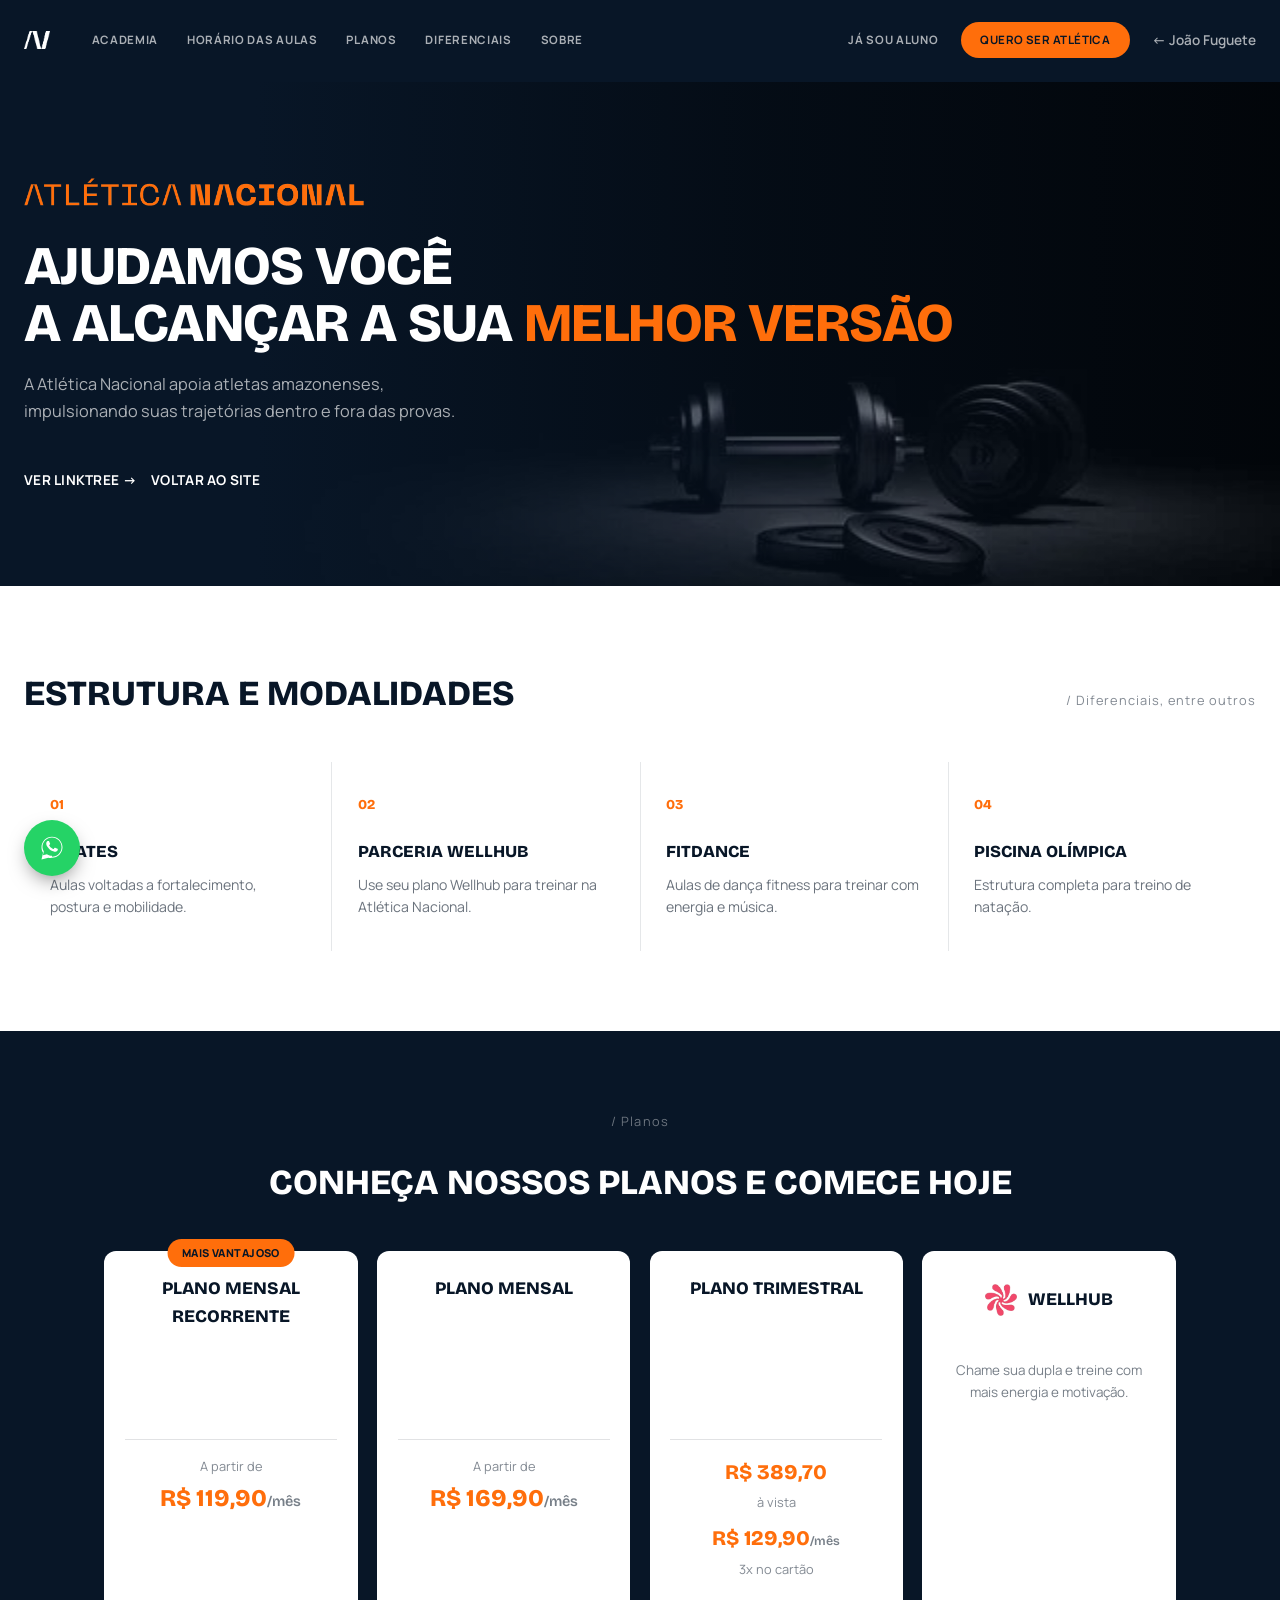
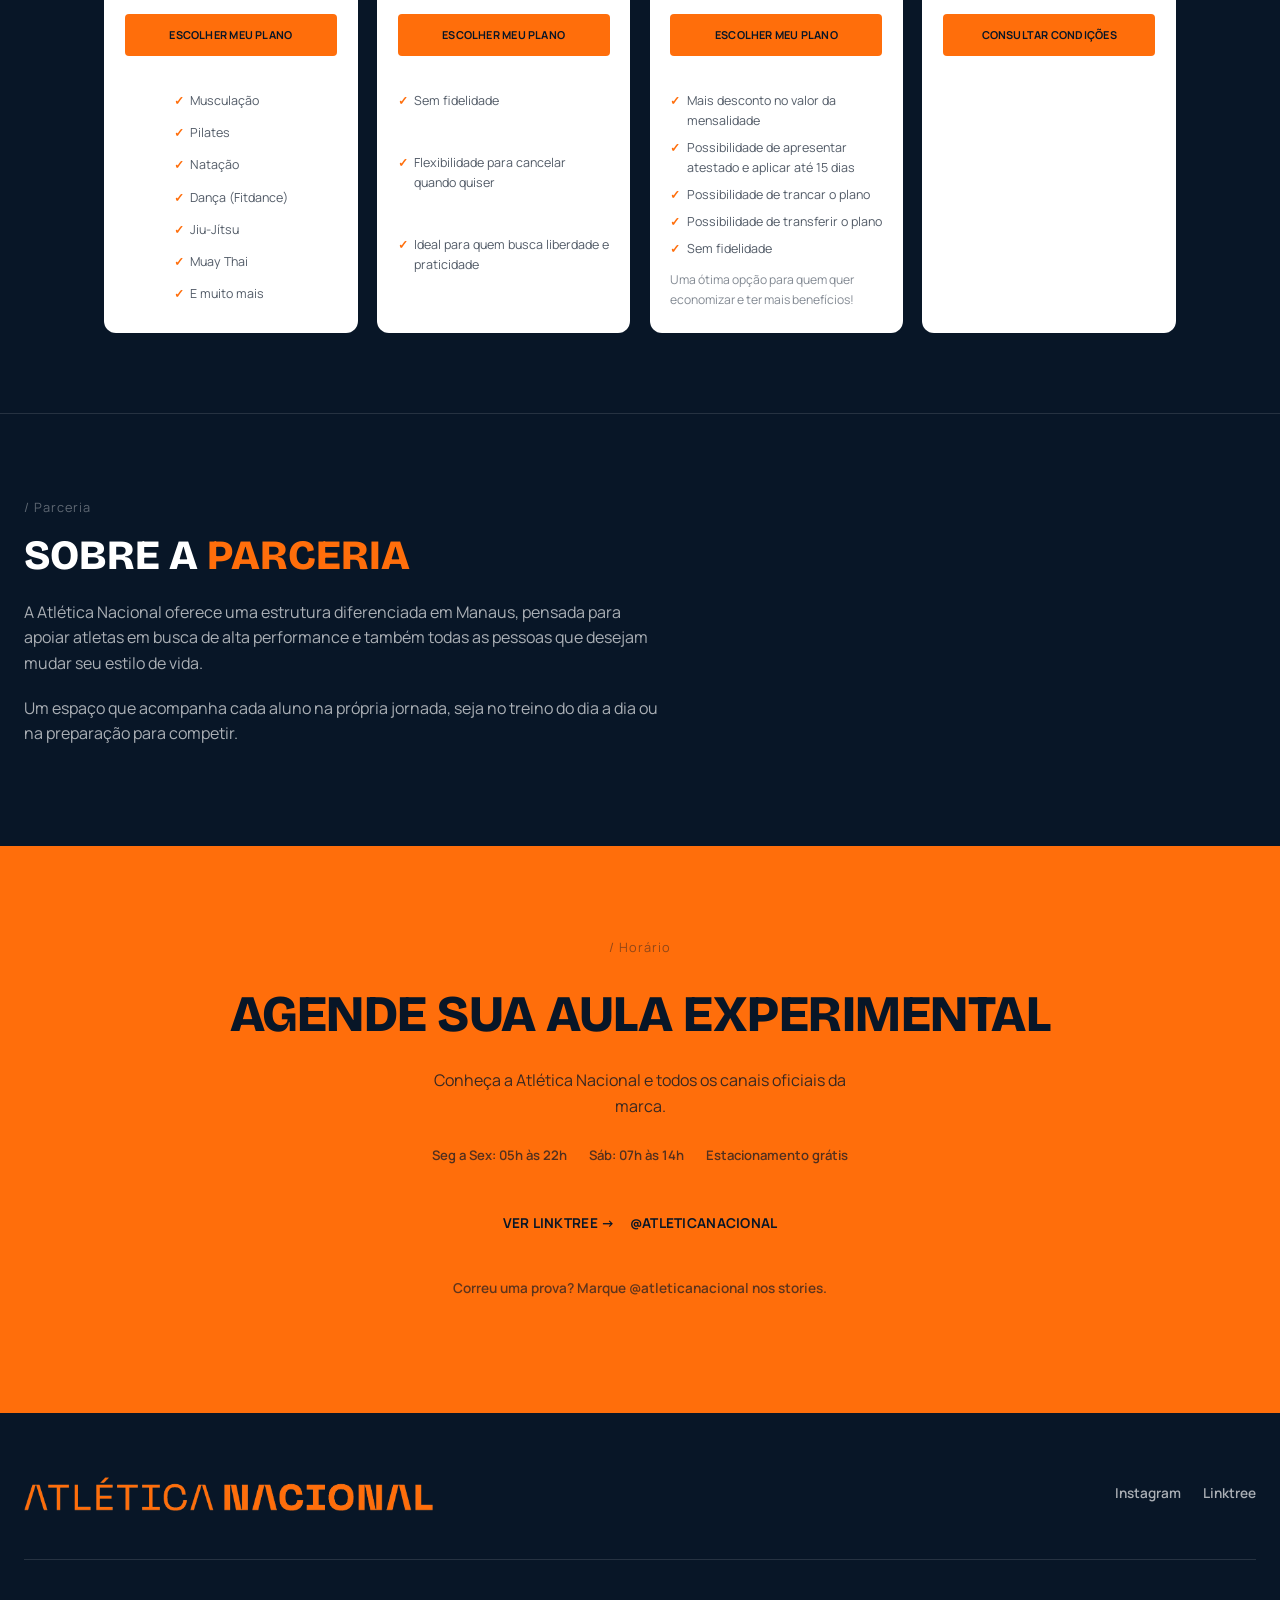
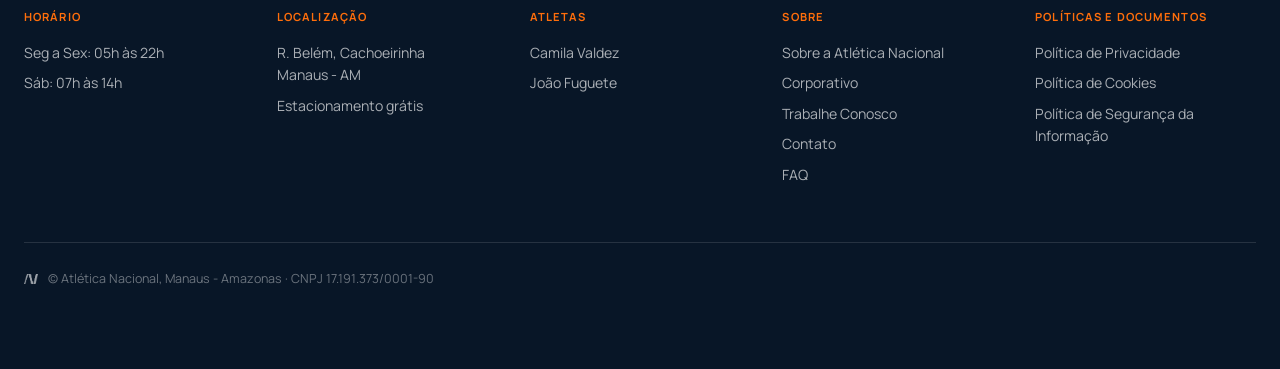
==== commit b8edc272: "Revert Plano Mensal Recorrente card to white, matching the others Only the "Mais vantajoso" badge ma" ====
--- a/atletica-nacional.html
+++ b/atletica-nacional.html
@@ -220,13 +220,6 @@
     border-radius: 12px;
     padding: 1.5rem 1.3rem;
   }
-  .an-plan--highlight { background: var(--navy); color: var(--text); }
-  .an-plan--highlight h3 { color: var(--text); }
-  .an-plan--highlight .an-plan-desc { color: var(--text-dim); }
-  .an-plan--highlight .an-plan-price { border-top-color: var(--border); }
-  .an-plan--highlight .an-plan-price-label { color: var(--text-dim); }
-  .an-plan--highlight .an-plan-price strong span { color: var(--text-muted); }
-  .an-plan--highlight .an-plan-note { color: var(--text-dim); }
   .an-plan-row-spacer { min-height: 1px; }
   .an-plan-badge {
     position: absolute; top: -0.8rem; left: 50%; transform: translateX(-50%);
@@ -425,7 +418,7 @@
         <span class="an-section-tag">/ Planos</span>
       </div>
       <div class="an-plans-grid" data-reveal>
-        <div class="an-plan an-plan--highlight">
+        <div class="an-plan">
           <span class="an-plan-badge">Mais vantajoso</span>
           <h3>Plano Mensal Recorrente</h3>
           <div class="an-plan-row-spacer" aria-hidden="true"></div>
